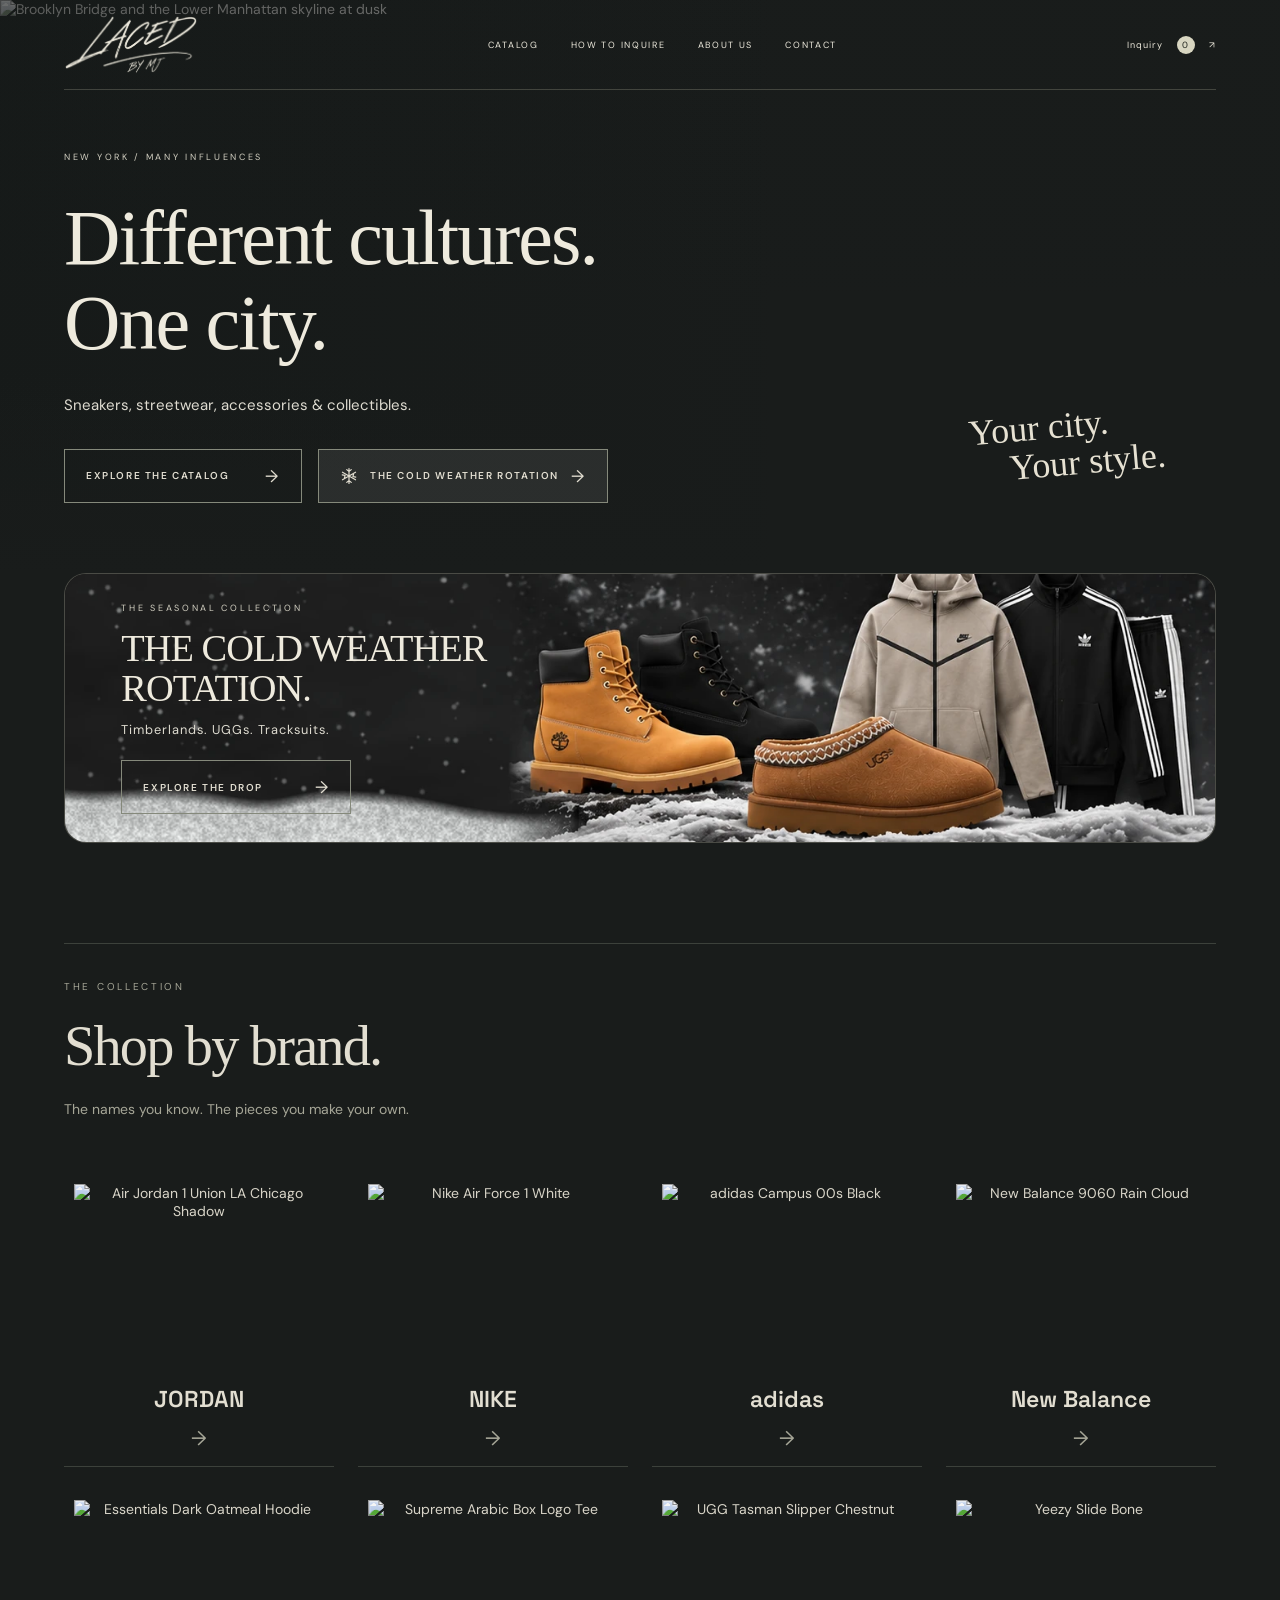
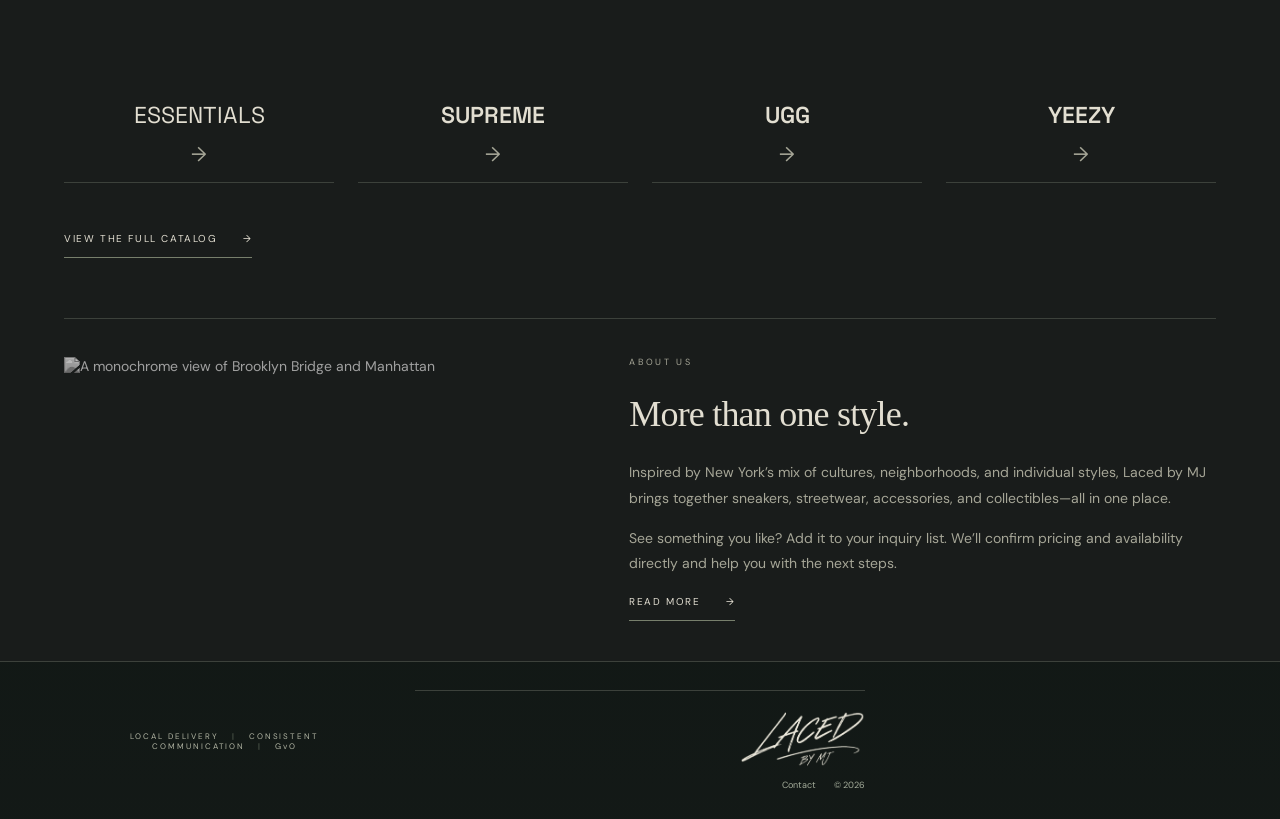
==== index.html @ acfa7a7e "Winter banner: snowy scene across full banner, keep text clear of products Co-Authored-By: Claude So" ====
<!doctype html>
<html lang="en">
<head>
<meta charset="utf-8">
<meta name="viewport" content="width=device-width,initial-scale=1">
<title>Laced by MJ — The Collection</title>
<meta name="description" content="Inspired by New York. Explore the Laced by MJ catalog of sneakers, streetwear, accessories and collectibles. Inquire directly for pricing and availability.">
<link rel="icon" type="image/png" href="images/logo.png">
<link rel="stylesheet" href="style.css">
<link rel="stylesheet" href="gotham.css">
<link rel="stylesheet" href="pages.css">
</head>
<body data-page="home">
<main id="main">
  <section class="nyc-hero">
    <img class="skyline-photo" src="https://laced-by-mj.yummydream.chatgpt.site/images/nyc-skyline.jpg" alt="Brooklyn Bridge and the Lower Manhattan skyline at dusk">
    <div class="hero-shade"></div>
    <div class="nyc-hero-copy">
      <p class="eyebrow">NEW YORK / MANY INFLUENCES</p>
      <h1>Different cultures.<br>One city.</h1>
      <p class="nyc-hero-desc">Sneakers, streetwear, accessories &amp; collectibles.</p>
      <div class="hero-actions">
        <a class="button outline" href="catalog.html">Explore the catalog <span>→</span></a>
        <a class="button outline winter-btn" href="catalog.html?collection=winter"><svg viewBox="0 0 24 24" width="18" height="18" fill="none" stroke="currentColor" stroke-width="1.6" stroke-linecap="round" aria-hidden="true"><path d="M12 2v20M3.3 7l17.4 10M20.7 7 3.3 17M9 3.5l3 2.5 3-2.5M9 20.5l3-2.5 3 2.5M3 10.5l3.7.8-.8 3.7M21 13.5l-3.7-.8.8-3.7"/></svg>The cold weather rotation <span>→</span></a>
      </div>
    </div>
    <p class="hero-signature">Your city.<span>Your style.</span></p>
  </section>

  <section class="winter-banner" aria-labelledby="winter-heading">
    <div class="winter-copy">
      <p class="eyebrow">THE SEASONAL COLLECTION</p>
      <h2 id="winter-heading">The cold weather rotation.</h2>
      <p class="winter-sub">Timberlands. UGGs. Tracksuits.</p>
      <a class="button outline" href="catalog.html?collection=winter">Explore the drop <span>→</span></a>
    </div>
    <img class="winter-photo" width="1600" height="328" src="images/winter-banner.webp" alt="Timberland boots, a UGG Tasman slipper, a Nike Tech Fleece hoodie and an adidas tracksuit on snow" loading="lazy">
  </section>

  <section class="shop-brands" id="shop-by-brand">
    <p class="eyebrow">THE COLLECTION</p>
    <h2>Shop by brand.</h2>
    <p class="shop-intro">The names you know. The pieces you make your own.</p>
    <div class="brand-grid">
      <a class="brand-card" data-brand="Jordan" href="catalog.html?brand=Jordan"><span class="brand-photo"><img src="https://laced-by-mj.yummydream.chatgpt.site/images/brand-cutouts/HV8563-600.png" alt="Air Jordan 1 Union LA Chicago Shadow"></span><span class="brand-name">JORDAN</span><span class="brand-arrow">→</span></a>
      <a class="brand-card" data-brand="Nike" href="catalog.html?brand=Nike"><span class="brand-photo"><img src="https://laced-by-mj.yummydream.chatgpt.site/images/brand-cutouts/CW2288-111.png" alt="Nike Air Force 1 White"></span><span class="brand-name">NIKE</span><span class="brand-arrow">→</span></a>
      <a class="brand-card" data-brand="adidas" href="catalog.html?brand=adidas"><span class="brand-photo"><img src="https://laced-by-mj.yummydream.chatgpt.site/images/brand-cutouts/HQ8708.png" alt="adidas Campus 00s Black"></span><span class="brand-name">adidas</span><span class="brand-arrow">→</span></a>
      <a class="brand-card" data-brand="New Balance" href="catalog.html?brand=New%20Balance"><span class="brand-photo"><img src="https://laced-by-mj.yummydream.chatgpt.site/images/brand-cutouts/U9060GRY.png" alt="New Balance 9060 Rain Cloud"></span><span class="brand-name">New Balance</span><span class="brand-arrow">→</span></a>
      <a class="brand-card" data-brand="Fear of God Essentials" href="catalog.html?brand=Fear%20of%20God%20Essentials"><span class="brand-photo"><img src="https://laced-by-mj.yummydream.chatgpt.site/images/brand-cutouts/192BT212113F.png" alt="Essentials Dark Oatmeal Hoodie"></span><span class="brand-name">ESSENTIALS</span><span class="brand-arrow">→</span></a>
      <a class="brand-card" data-brand="Supreme" href="catalog.html?brand=Supreme"><span class="brand-photo"><img src="https://laced-by-mj.yummydream.chatgpt.site/images/brand-cutouts/SS26T67-Black.png" alt="Supreme Arabic Box Logo Tee"></span><span class="brand-name">SUPREME</span><span class="brand-arrow">→</span></a>
      <a class="brand-card" data-brand="UGG" href="catalog.html?brand=UGG"><span class="brand-photo"><img src="https://laced-by-mj.yummydream.chatgpt.site/images/brand-cutouts/5950-CHE.png" alt="UGG Tasman Slipper Chestnut"></span><span class="brand-name">UGG</span><span class="brand-arrow">→</span></a>
      <a class="brand-card" data-brand="Yeezy" href="catalog.html?brand=Yeezy"><span class="brand-photo"><img src="https://laced-by-mj.yummydream.chatgpt.site/images/brand-cutouts/FZ5897.png" alt="Yeezy Slide Bone"></span><span class="brand-name">YEEZY</span><span class="brand-arrow">→</span></a>
    </div>
    <a class="text-link" href="catalog.html">View the full catalog <span>→</span></a>
  </section>

  <section class="about">
    <img class="about-photo" src="https://laced-by-mj.yummydream.chatgpt.site/images/nyc-skyline.jpg" alt="A monochrome view of Brooklyn Bridge and Manhattan">
    <div class="about-story">
      <p class="eyebrow">ABOUT US</p>
      <h2>More than one style.</h2>
      <p>Inspired by New York’s mix of cultures, neighborhoods, and individual styles, Laced by MJ brings together sneakers, streetwear, accessories, and collectibles—all in one place.</p>
      <p>See something you like? Add it to your inquiry list. We’ll confirm pricing and availability directly and help you with the next steps.</p>
      <a class="text-link" href="about.html">Read more <span>→</span></a>
    </div>
  </section>
</main>
<script src="site.js"></script>
</body>
</html>
---- style.css ----
@import url('https://fonts.googleapis.com/css2?family=DM+Sans:wght@400;500;600;700&family=Space+Grotesk:wght@400;500;600;700&display=swap');
:root{--ink:#20221f;--muted:#71756e;--paper:#f8f8f4;--line:#e1e3da;--lime:#d8f36a;--white:#fff}*{box-sizing:border-box}html{scroll-behavior:smooth;scroll-padding-top:100px}body{margin:0;background:var(--paper);color:var(--ink);font-family:'DM Sans',Arial,sans-serif;font-size:14px}h1,h2,h3,p{margin:0}button,input,select,textarea{font:inherit}button,a,input,select,textarea{-webkit-tap-highlight-color:transparent}button,a{touch-action:manipulation}button{cursor:pointer}a{color:inherit;text-decoration:none}button{color:inherit}button:disabled{cursor:default;opacity:.55}button:focus-visible,a:focus-visible,input:focus-visible,select:focus-visible,textarea:focus-visible{outline:3px solid #597713;outline-offset:4px}button{background:none;border:none}img{max-width:100%;display:block}button:hover,a:hover{transition:background .18s,color .18s}.announcement{background:var(--ink);color:#fff;text-align:center;padding:11px 20px;font-size:10px;letter-spacing:1.8px}.announcement span{color:var(--lime);margin-left:26px;letter-spacing:.5px}header{height:95px;display:flex;align-items:center;justify-content:space-between;gap:24px;margin:0 5%;border-bottom:1px solid var(--line)}.logo{font-size:30px;font-weight:900;letter-spacing:-1.8px;font-style:italic;white-space:nowrap}.logo span{font-size:12px;vertical-align:top;letter-spacing:0;margin:4px 0 0 3px;display:inline-block}nav{display:flex;gap:34px;font-size:13px}nav a:hover{text-decoration:underline;text-underline-offset:5px}.bag{border:1px solid var(--ink);border-radius:5px;display:flex;align-items:center;gap:14px;padding:12px 16px;font-size:12px;font-weight:600}.bag:hover{background:var(--lime)}#bag-count{font-size:10px;background:var(--ink);color:white;min-width:20px;height:20px;display:grid;place-items:center;border-radius:50%}.hero{display:grid;grid-template-columns:1fr 1fr;min-height:535px;margin:0 5%;padding:36px 0 38px;gap:36px}.hero-copy{padding:30px 0 0 8px;display:flex;flex-direction:column;align-items:flex-start}.eyebrow{font-size:10px;font-weight:600;letter-spacing:1.6px;line-height:1.6}.dot{height:6px;width:6px;display:inline-block;background:#6d8d26;border-radius:50%;margin:0 6px 1px 0}h1{font-family:'Space Grotesk',Arial,sans-serif;font-size:clamp(62px,7.3vw,110px);font-weight:600;letter-spacing:-6px;line-height:.99;margin:24px 0 23px}h1 em{font-family:Georgia,serif;font-weight:400;letter-spacing:-5px}.hero-desc{font-size:15px;line-height:1.7;color:#65695f}.button{display:flex;align-items:center;justify-content:space-between;gap:36px;border-radius:4px;padding:16px 22px;font-size:12px;font-weight:600;min-height:48px;transition:transform .18s}.button:hover{transform:translateY(-2px)}.button span{font-size:18px;font-weight:400}.dark{background:var(--ink);color:white}.dark:hover{background:#3f4731}.outline{border:1px solid var(--ink);background:transparent}.outline:hover{background:var(--lime)}.hero-copy>.button{margin-top:28px}.hero-foot{font-size:8px;letter-spacing:1px;margin-top:36px;color:var(--muted)}.hero-art{position:relative;overflow:hidden;background:#e8eadf;border-radius:8px;min-height:460px}.art-label{position:absolute;top:24px;left:24px;font-size:9px;letter-spacing:1.6px;z-index:1}.art-type{position:absolute;top:77px;left:24px;font-family:'Space Grotesk',Arial,sans-serif;font-size:clamp(58px,7.8vw,116px);font-weight:700;line-height:.9;letter-spacing:-6px;color:#cfd4c2;transform:rotate(-6deg)}#hero-shoe{position:absolute;width:94%;height:76%;object-fit:contain;inset:11% 3% auto;mix-blend-mode:multiply;transform:rotate(-16deg);filter:drop-shadow(0 25px 14px #0002)}.art-sticker{background:var(--lime);width:95px;height:95px;display:grid;place-content:center;position:absolute;right:25px;top:32px;border-radius:50%;font-size:11px;font-weight:700;text-align:center;line-height:1.3;transform:rotate(12deg)}.art-bottom{position:absolute;bottom:20px;left:24px;right:24px;display:flex;align-items:center;justify-content:space-between;gap:18px;font-size:11px}.art-bottom a{width:38px;height:38px;border:1px solid #999f8d;display:grid;place-items:center;border-radius:50%;font-size:20px}.brand-strip{margin:0 5%;border-top:1px solid var(--line);border-bottom:1px solid var(--line);display:flex;justify-content:space-around;align-items:center;padding:29px 0;gap:18px}.brand-strip button{font-family:'Space Grotesk',Arial,sans-serif;font-size:20px;letter-spacing:-1px;font-weight:700;color:#6d7167}.brand-strip button:hover{color:var(--ink)}.brand-strip button:nth-child(2),.brand-strip button:nth-child(3){font-style:italic;font-size:25px}.catalog{padding:72px 5% 60px}.section-head{display:flex;justify-content:space-between;align-items:flex-end;gap:20px;margin-bottom:28px}h2{font-family:'Space Grotesk',Arial,sans-serif;font-size:38px;line-height:1.12;letter-spacing:-1.8px;font-weight:500}.section-head h2{margin-top:10px}.period{color:#78982c}.section-head>p{font-size:12px;color:var(--muted);padding-bottom:5px}.search-row{display:flex;gap:24px;border-top:1px solid var(--line);border-bottom:1px solid var(--line);padding:18px 0;margin-bottom:24px}.search-wrap{display:flex;gap:12px;align-items:center;flex:1}.search-wrap input{width:100%;border:0;background:none;outline:none;padding:10px 4px;font-size:13px}.sort-label{display:flex;align-items:center;gap:10px;font-size:11px;color:var(--muted);white-space:nowrap}select{background:none;border:1px solid var(--line);padding:10px 12px;border-radius:4px;font-size:12px;color:var(--ink);max-width:100%}.sort-label select{border:0;font-weight:600}.catalog-layout{display:grid;grid-template-columns:180px 1fr;gap:34px}.filter-heading{display:flex;align-items:center;justify-content:space-between;margin:2px 0 28px}.filter-heading h3{font-size:14px}.filter-heading button{font-size:11px;color:var(--muted);text-decoration:underline;text-underline-offset:3px}fieldset{margin:0 0 25px;padding:0;border:0}legend{padding:0;margin:0 0 14px;font-size:12px;font-weight:700}.filter-options{display:grid;gap:10px}.filter-options label{display:flex;align-items:center;gap:8px;font-size:12px;color:#5d6258;cursor:pointer}.filter-options input{margin:0;width:14px;height:14px;accent-color:var(--ink)}.filter-options small{margin-left:auto;font-size:10px;color:#989c92}.size-label{font-size:12px;font-weight:700;display:block;margin:0 0 12px}#size-filter{width:100%}.filter-note{font-size:10px;color:var(--muted);line-height:1.7;margin-top:18px}.results-bar{display:flex;align-items:center;justify-content:space-between;gap:12px;min-height:24px;margin-bottom:16px;font-size:11px;color:var(--muted)}#active-filter{font-size:10px;color:var(--ink)}.grid{display:grid;grid-template-columns:repeat(3,minmax(0,1fr));gap:28px 20px}.card{min-width:0;display:flex;flex-direction:column}.product-image{position:relative;aspect-ratio:1.25;background:white;border-radius:6px;overflow:hidden;width:100%;padding:0;border:1px solid #eeefe9}.product-image img{width:100%;height:100%;object-fit:contain;padding:16px;transition:transform .3s}.product-image:hover img{transform:scale(1.07)}.image-tag{position:absolute;left:12px;top:12px;font-size:8px;background:var(--paper);border-radius:2px;padding:5px 7px;letter-spacing:.7px;z-index:1}.quick-arrow{position:absolute;bottom:12px;right:12px;background:var(--lime);width:28px;height:28px;border-radius:50%;display:grid;place-items:center;font-size:17px;opacity:0;transition:opacity .2s}.product-image:hover .quick-arrow{opacity:1}.card-meta{margin:14px 0 7px;display:flex;justify-content:space-between;gap:10px;font-size:9px;text-transform:uppercase;letter-spacing:.7px;color:var(--muted)}.card-title{font-size:13px;line-height:1.5;font-weight:600;text-align:left;padding:0;display:block}.card-title:hover{text-decoration:underline;text-underline-offset:3px}.card-sizes{font-size:10px;color:var(--muted);margin:7px 0 14px;line-height:1.6}.card-bottom{display:flex;align-items:center;justify-content:space-between;gap:10px;border-top:1px solid var(--line);padding-top:12px;margin-top:auto}.card-bottom span{font-size:10px;color:var(--muted)}.card-bottom button{font-size:11px;font-weight:600;padding:3px 0}.card-bottom button:hover{color:#678622}.no-photo{height:100%;display:flex;flex-direction:column;align-items:center;justify-content:center;color:#a5aa9a;gap:14px;background:#eff0e9}.no-photo b{font-family:'Space Grotesk',Arial,sans-serif;letter-spacing:-2px;font-size:32px;opacity:.45}.no-photo small{font-size:9px;letter-spacing:1px}.load-area{display:flex;flex-direction:column;align-items:center;margin-top:38px;gap:16px}.load-area p{font-size:10px;color:var(--muted)}#empty{padding:70px 20px;text-align:center}#empty p{margin:12px 0 24px;color:var(--muted)}#empty button{margin:auto}.how{background:var(--ink);color:white;padding:65px 5%;display:grid;grid-template-columns:1fr 1.3fr;gap:60px}.how .eyebrow{color:var(--lime);margin-bottom:16px}.how h2{font-size:34px;line-height:1.2}.steps{display:grid;grid-template-columns:repeat(3,1fr);gap:28px}.steps span{color:var(--lime);font-size:11px}.steps h3{font-size:14px;margin:22px 0 12px}.steps p{font-size:11px;line-height:1.8;color:#b8bdb1}footer{margin:0 5%;padding:38px 0 28px;display:flex;flex-wrap:wrap;align-items:center;justify-content:space-between;gap:24px}footer>p{color:var(--muted);font-size:12px}footer>div{width:100%;display:flex;justify-content:space-between;border-top:1px solid var(--line);padding-top:20px;font-size:10px;color:var(--muted)}dialog{padding:0;border:0;border-radius:10px;background:var(--paper);color:var(--ink);width:min(850px,94vw);max-height:90dvh;overflow:auto;box-shadow:0 25px 100px #0004}dialog::backdrop{background:#111a;backdrop-filter:blur(4px)}.close{position:absolute;right:14px;top:14px;width:34px;height:34px;display:grid;place-items:center;border-radius:50%;background:white;z-index:5;font-size:24px;box-shadow:0 0 0 1px var(--line)}.product-detail{display:grid;grid-template-columns:1fr 1fr}.detail-image{background:white;display:flex;align-items:center;justify-content:center;min-height:430px}.detail-image img{width:100%;height:100%;object-fit:contain;padding:25px}.detail-image .no-photo{width:100%}.detail-copy{padding:60px 30px 30px}.detail-copy h2{font-size:28px;margin:12px 0 16px;letter-spacing:-1px}.detail-code{font-size:11px;color:var(--muted);margin-bottom:26px}.detail-copy label{display:block;font-weight:600;font-size:12px;margin-bottom:12px}.size-buttons{display:flex;flex-wrap:wrap;gap:6px;margin-bottom:20px}.size-buttons button{border:1px solid var(--line);background:white;border-radius:3px;min-width:39px;min-height:36px;padding:7px;font-size:11px}.size-buttons button[aria-pressed=true]{background:var(--ink);color:white;border-color:var(--ink)}.detail-copy .button{width:100%}.detail-copy .fine{margin-top:14px}.fine{font-size:10px;line-height:1.7;color:var(--muted)}.inquiry-inner{padding:45px 36px 32px}.inquiry-inner h2{margin:9px 0 12px}.muted{color:var(--muted);font-size:12px}.inquiry-item{display:grid;grid-template-columns:65px 1fr 26px;gap:14px;align-items:center;border-bottom:1px solid var(--line);padding:18px 0}.inquiry-item img{width:65px;height:55px;object-fit:contain;background:white;border-radius:3px}.inquiry-item h3{font-size:12px;line-height:1.6}.inquiry-item p{font-size:10px;color:var(--muted);margin-top:5px}.remove-item{font-size:20px}.empty-inquiry{text-align:center;padding:45px 15px}.empty-inquiry p{margin-bottom:20px;color:var(--muted);font-size:12px}.empty-inquiry button{margin:auto}#inquiry-actions label{display:block;font-size:12px;margin:25px 0 10px}textarea{width:100%;padding:12px;border:1px solid var(--line);background:white;resize:vertical;border-radius:4px;font-size:12px}#inquiry-actions .button{width:100%;margin:12px 0}#inquiry-actions a.button{margin-top:20px}#inquiry-actions .fine{margin-top:15px}.recipient-note{font-size:11px;line-height:1.6;color:#777b70;margin-top:12px}.toast{position:fixed;bottom:24px;left:50%;transform:translate(-50%,20px);opacity:0;pointer-events:none;background:var(--ink);color:white;border-radius:5px;padding:14px 23px;font-size:12px;z-index:20;transition:.2s;max-width:90vw;text-align:center}.toast.show{opacity:1;transform:translate(-50%,0)}.skip{position:absolute;left:10px;top:-80px;background:var(--lime);padding:12px;z-index:100}.skip:focus{top:10px}.filter-toggle{display:none}[hidden]{display:none!important}
@media(min-width:1500px){header,.hero,.brand-strip,footer{max-width:1400px;margin-left:auto;margin-right:auto}.catalog{max-width:1555px;margin:auto}}
@media(max-width:1050px){header{height:80px}.hero{gap:20px;min-height:460px}.hero-art{min-height:420px}.hero-copy{padding-top:20px}h1{letter-spacing:-4px}.catalog-layout{grid-template-columns:150px 1fr;gap:24px}.grid{gap:24px 14px}.card-meta{font-size:8px;flex-wrap:wrap;gap:5px}.how{grid-template-columns:1fr;gap:35px}.how h2{font-size:36px}.steps{gap:35px}.hero-foot{font-size:7px}.brand-strip button{font-size:17px}}
@media(max-width:760px){.announcement{font-size:8px;padding:10px 8px;letter-spacing:1px}.announcement span{margin-left:14px;font-size:9px}header{margin:0 5%;height:76px;gap:10px}.logo{font-size:26px}nav{display:none}.bag{font-size:10px;padding:10px;gap:9px}.hero{grid-template-columns:1fr;gap:28px;margin:0 5%;padding:30px 0}.hero-copy{padding:5px 0}.hero-copy .eyebrow{font-size:8px}h1{font-size:77px;letter-spacing:-5px;margin:18px 0}.hero-desc{font-size:13px}.hero-copy>.button{margin-top:20px}.hero-foot{margin-top:22px;font-size:7px}.hero-art{min-height:330px}.art-type{font-size:94px;top:65px;left:25px}.art-sticker{height:76px;width:76px;font-size:9px;right:20px;top:25px}#hero-shoe{height:85%;inset:6% 3% auto;width:94%}.art-bottom{font-size:10px}.brand-strip{display:grid;grid-template-columns:repeat(3,1fr);text-align:center;gap:24px;padding:25px 0}.brand-strip button{font-size:17px}.brand-strip button:nth-child(2),.brand-strip button:nth-child(3){font-size:21px}.catalog{padding-top:42px}.section-head{display:block;margin-bottom:20px}.section-head h2{font-size:31px}.section-head>p{font-size:11px;margin-top:12px}.search-row{gap:10px;flex-wrap:wrap;padding:10px 0;margin-bottom:18px}.search-wrap{flex-basis:100%;border-bottom:1px solid var(--line);padding-bottom:5px}.search-wrap input{font-size:12px;min-height:38px}.filter-toggle{display:flex;justify-content:space-between;gap:35px;padding:10px 0;font-size:12px}.sort-label{margin-left:auto;font-size:10px}.sort-label select{padding:10px 3px;font-size:11px}.catalog-layout{display:block}#filters{display:none;margin-bottom:22px;padding:20px;border:1px solid var(--line);border-radius:5px}#filters.open{display:grid;grid-template-columns:1fr 1fr;gap:20px}.filter-heading{grid-column:1/-1;margin:0}fieldset{margin:0}.size-label{margin:0}.filter-note{grid-column:1/-1;margin:0}.filter-options{gap:12px}.filter-options input{width:17px;height:17px}.results-bar{font-size:10px}.grid{grid-template-columns:repeat(2,minmax(0,1fr));gap:24px 12px}.product-image{aspect-ratio:1.1}.product-image img{padding:10px}.image-tag{font-size:6px;top:8px;left:8px;padding:4px}.card-title{font-size:11px}.card-meta{font-size:7px;margin-top:10px}.card-sizes{font-size:9px;margin:6px 0 11px}.card-bottom span{font-size:8px}.card-bottom button{font-size:10px;min-height:30px}.card-bottom{gap:4px;padding-top:7px}.quick-arrow{display:none}.no-photo b{font-size:24px}.no-photo small{font-size:7px}.how{padding:40px 5%}.how h2{font-size:30px}.steps{grid-template-columns:1fr;gap:25px}.steps>div{display:grid;grid-template-columns:30px 1fr;column-gap:10px}.steps h3{margin:0 0 8px}.steps span{padding-top:2px}.steps p{grid-column:2;font-size:12px}.product-detail{grid-template-columns:1fr}.detail-image{min-height:230px;height:230px}.detail-copy{padding:25px 23px}.detail-copy h2{font-size:25px}.size-buttons button{min-width:43px;min-height:40px}.inquiry-inner{padding:48px 22px 24px}.inquiry-inner h2{font-size:29px}.close{position:absolute;float:none;top:12px;margin:0}.inquiry-item{grid-template-columns:55px 1fr 26px;gap:10px}.inquiry-item img{width:55px}.inquiry-item h3{font-size:11px}footer>.logo{font-size:26px}footer>p{font-size:11px}footer>div{font-size:9px;gap:15px}dialog{max-height:92dvh}.button{min-height:46px}.card{animation:none}}
@media(prefers-reduced-motion:reduce){*{scroll-behavior:auto!important;transition:none!important;animation:none!important}}

.business-logo{max-width:220px;max-height:48px;object-fit:contain}body:has(dialog[open]){overflow:hidden}

.requested-size{width:100%;padding:13px;border:1px solid var(--line);border-radius:4px;background:white;margin-bottom:15px;font-size:13px}

@media(max-width:420px){header .logo{font-size:21px;letter-spacing:-1px}header .bag{font-size:9px;padding:8px;gap:6px}}

.contact{display:grid;grid-template-columns:1fr 1fr;gap:60px;padding:70px 7%;border-top:1px solid var(--line);align-items:center}.contact h2{font-family:'Space Grotesk',sans-serif;font-size:44px;letter-spacing:-2px;margin:14px 0 18px}.contact-copy>p:not(.eyebrow){max-width:460px;line-height:1.8;color:var(--muted)}.contact-catalog{display:inline-flex;gap:18px;margin-top:24px;font-weight:600;border-bottom:1px solid var(--ink);padding-bottom:5px}.contact-card{padding:32px;background:var(--white);border:1px solid var(--line);border-radius:8px;min-width:0}.contact-address{display:block;font-size:clamp(18px,2.2vw,28px);font-weight:600;letter-spacing:-.7px;margin:16px 0 12px;overflow-wrap:anywhere}.contact-card>p:not(.eyebrow){color:var(--muted);line-height:1.7}.contact-card .button{margin-top:24px}.contact a:focus-visible,nav a:focus-visible{outline:2px solid var(--ink);outline-offset:5px}
@media(max-width:760px){header{display:grid;grid-template-columns:minmax(0,1fr) auto;height:auto;min-height:76px;padding:16px 0;row-gap:18px}header>.logo{grid-column:1;grid-row:1}header>.bag{grid-column:2;grid-row:1}header nav{display:flex;grid-column:1/-1;grid-row:2;justify-content:center;gap:24px;font-size:11px;padding:4px 0}.contact{grid-template-columns:1fr;gap:26px;padding:40px 5%}.contact h2{font-size:32px;letter-spacing:-1.3px}.contact-card{padding:24px}.contact-address{font-size:20px}.contact-copy>p:not(.eyebrow){font-size:13px}}

.about{display:grid;grid-template-columns:1fr 1.25fr;gap:60px;padding:70px 7%;border-top:1px solid var(--line);background:var(--paper)}.about h2{font-family:'Space Grotesk',sans-serif;font-size:44px;letter-spacing:-2px;margin:14px 0 24px}.about-signature{font-family:'Space Grotesk',sans-serif;font-size:17px;font-weight:500;color:var(--muted)}.about-story{max-width:600px}.about-story p{line-height:1.85;color:var(--muted);margin-bottom:18px}.about-story .about-lead{font-family:'Space Grotesk',sans-serif;font-size:25px;font-weight:600;line-height:1.4;letter-spacing:-.6px;color:var(--ink)}.about-link{display:inline-flex;gap:24px;margin-top:6px;font-weight:600;border-bottom:1px solid var(--ink);padding-bottom:5px}.about a:focus-visible{outline:2px solid var(--ink);outline-offset:5px}@media(max-width:760px){header nav{gap:18px;font-size:10px}.about{grid-template-columns:1fr;gap:24px;padding:40px 5%}.about h2{font-size:32px;letter-spacing:-1.3px;margin-bottom:16px}.about-story .about-lead{font-size:22px}.about-story p{font-size:13px}}
---- gotham.css ----
@font-face{font-family:Caveat;src:url('https://laced-by-mj.yummydream.chatgpt.site/fonts/caveat.ttf') format('truetype');font-style:normal;font-weight:400 700;font-display:swap}
:root{--paper:#191c1b;--ink:#e2ded1;--muted:#a6a697;--line:#3c413b;--white:#242825;--lime:#c4c5ac;color-scheme:dark}
html{scroll-padding-top:30px}body{background:var(--paper);color:var(--ink);font-size:14px}a,button,input,select,textarea{outline-offset:5px}a:focus-visible,button:focus-visible,input:focus-visible,select:focus-visible,textarea:focus-visible{outline:2px solid #ddd8c2}h1,h2{font-family:Georgia,'Times New Roman',serif;font-weight:400;letter-spacing:-1.8px}.eyebrow{font-size:10px;letter-spacing:2.7px;font-weight:400;color:var(--muted)}.button{border-radius:0;min-height:48px;font-size:10px;letter-spacing:1.6px;text-transform:uppercase;padding:15px 21px}.button span{font-size:17px}.outline,.dark{border:1px solid #85897b;background:transparent;color:var(--ink)}.outline:hover,.dark:hover{background:#363d32;color:#f3f0e5}.button:disabled{opacity:.4}.text-link{font-size:10px;text-transform:uppercase;letter-spacing:1.6px;display:inline-flex;gap:25px;border-bottom:1px solid #777f6c;padding-bottom:12px}.text-link:hover{color:#fff}.skip{background:var(--ink);color:var(--paper)}
header{position:absolute;z-index:3;left:5%;top:0;width:90%;height:90px;max-width:none;margin:0;border-bottom:1px solid #b8b8a442;gap:25px;color:#eeeadd}header>.logo{font-family:Georgia,serif;font-style:normal;font-size:26px;font-weight:400;letter-spacing:.2px}.logo .business-logo{max-height:42px;width:auto}nav{font-size:9px;text-transform:uppercase;letter-spacing:1.7px;gap:32px}nav a{padding:12px 0}.bag{font-size:9px;border:0;border-radius:0;padding:10px 0;letter-spacing:1px;font-weight:400}.bag:hover{background:transparent;color:#fff}#bag-count{background:#d8d6c1;color:#22261f;font-size:9px;min-width:18px;height:18px}
.nyc-hero{position:relative;isolation:isolate;min-height:690px;display:flex;align-items:center;margin:0;overflow:hidden;padding:150px 5% 115px;background:#191c1b}.skyline-photo{position:absolute;z-index:-3;inset:0;width:100%;height:100%;object-fit:cover;object-position:center 57%;filter:saturate(.2) brightness(.54)}.hero-shade{position:absolute;inset:0;z-index:-2;background:linear-gradient(180deg,#1219180a 35%,#191c1b00 65%,#191c1b 100%),linear-gradient(90deg,#0e14133d,transparent 65%)}.nyc-hero-copy{max-width:850px}.nyc-hero-copy .eyebrow{color:#d3d0c2;font-size:9px}.nyc-hero h1{font-size:clamp(54px,6.1vw,90px);line-height:1.08;margin:32px 0 28px;letter-spacing:-2px;color:#eeeadd}.nyc-hero-desc{font-size:15px;line-height:1.7;color:#dedbd0}.nyc-hero-copy .button{display:inline-flex;min-width:255px;margin-top:30px}.hero-signature{position:absolute;right:9%;bottom:175px;font-family:Caveat,cursive;font-size:36px;line-height:1.05;color:#e6e1d2;transform:rotate(-5deg)}.hero-signature span{display:block;margin-left:38px}
.shop-brands{max-width:1380px;padding:40px 0 60px;margin:0 5%}.shop-brands:before{content:'';display:block;border-top:1px solid var(--line);margin-bottom:35px}.shop-brands h2{font-size:clamp(38px,4.4vw,62px);margin:20px 0 20px}.shop-intro{color:var(--muted);line-height:1.7;font-size:14px}.brand-grid{display:grid;grid-template-columns:repeat(4,minmax(0,1fr));gap:15px 24px;margin:45px 0 45px}.brand-card{display:flex;flex-direction:column;align-items:center;width:100%;min-width:0;text-align:center;border-bottom:1px solid var(--line);padding:8px 0 18px;color:var(--ink)}.brand-photo{display:flex;align-items:center;justify-content:center;width:100%;height:200px;padding:10px}.brand-photo img{width:100%;height:100%;object-fit:contain;transition:transform .25s ease;filter:brightness(.96)}.brand-card:hover .brand-photo img{transform:translateY(-5px) scale(1.025)}.brand-name{font-family:'Space Grotesk',Arial,sans-serif;font-size:clamp(16px,1.8vw,24px);font-weight:600;line-height:1.2;margin:12px 0 14px}.brand-card[data-brand='Fear of God Essentials'] .brand-name{font-weight:400}.brand-arrow{color:var(--muted);font-size:20px;line-height:1}.brand-card:hover .brand-name{color:#fff}
.catalog{padding:50px 0 60px;margin:0 5%;border-top:1px solid var(--line);max-width:none}.section-head h2{font-family:Georgia,serif;font-size:42px;font-weight:400;letter-spacing:-1px}.section-head>p{color:var(--muted)}.search-wrap input,.sort-label select,#size-filter{background:transparent;color:var(--ink)}input::placeholder,textarea::placeholder{color:#989e91}.search-row{border-color:var(--line)}.sort-label select option,#size-filter option{background:#242825}.filter-options label{color:#c0c2b7}.filter-options input{accent-color:#b6bba5}.filter-options small,.card-meta,.card-sizes,.card-bottom>span,.filter-note,.results-bar,.load-area p{color:var(--muted)}.product-image{background:#eae7df;border-radius:2px}.product-image img{mix-blend-mode:multiply}.image-tag{background:#e2dfd4;color:#333930}.quick-arrow{background:#191c1b;color:#e2ded1}.card-title{color:var(--ink)}.card-bottom{border-color:var(--line)}.card-bottom button{color:#dddcc8}.no-photo{background:#272e28;color:#a9ae9b}.filter-heading button{color:var(--ink)}.filter-toggle{color:var(--ink)}#empty{color:var(--ink)}.load-area .button{margin-left:auto;margin-right:auto}
.how{margin:0 5%;padding:45px 0 55px;border-top:1px solid var(--line);background:transparent;grid-template-columns:1fr 1.5fr;gap:50px}.how h2{font-family:Georgia,serif;font-size:36px;line-height:1.15;font-weight:400;letter-spacing:-1px}.steps p{color:var(--muted)}.steps h3{font-size:13px}.steps span{color:#bbbfa5}
.about{max-width:none;margin:0 5%;padding:35px 0 40px;display:grid;grid-template-columns:1fr 1.15fr;gap:55px;border-top:1px solid var(--line);background:transparent;align-items:center}.about-photo{width:100%;height:260px;object-fit:cover;filter:grayscale(1) brightness(.72)}.about-story{max-width:650px}.about-story .eyebrow{margin-bottom:24px;font-size:9px}.about h2{font-family:Georgia,serif;font-size:36px;line-height:1.15;letter-spacing:-.8px;font-weight:400;margin:0 0 24px}.about-story p{font-size:14px;line-height:1.85;color:var(--muted);margin:0 0 14px}.about-story p:last-child{margin-bottom:0}
.city-footer{position:relative;isolation:isolate;max-width:none;min-height:145px;margin:0;padding:28px 5%;display:grid;grid-template-columns:1fr 1.4fr 1fr;align-items:center;gap:30px;background:linear-gradient(#111815df,#111815b8),url('https://laced-by-mj.yummydream.chatgpt.site/images/nyc-skyline.jpg') center 67%/cover;border-top:1px solid var(--line)}.city-footer .footer-location{font-size:8px;letter-spacing:1.9px;text-align:center;color:#b2b5a4;margin:0}.footer-location>span{margin:0 13px;color:#626b5c}.footer-end{display:flex;flex-direction:column;align-items:flex-end;gap:12px}.city-footer .logo{font-family:Georgia,serif;font-size:17px;font-style:normal;font-weight:400;letter-spacing:0}.footer-links{display:flex;gap:18px;color:#a5ad9b;font-size:9px}.footer-links a:hover{color:#fff}
dialog{background:#202521;color:var(--ink);border:1px solid #58604f;box-shadow:0 25px 100px #000a}dialog::backdrop{background:#080e0dcc;backdrop-filter:blur(7px)}.close{background:#30372f;color:var(--ink);box-shadow:0 0 0 1px #5f6856}.detail-image{background:#eae7df}.detail-image img{mix-blend-mode:multiply}.detail-copy h2{font-family:Georgia,serif;font-weight:400}.detail-code,.fine,.muted,.recipient-note{color:#b2b6a7}.size-buttons button{background:#252d25;border-color:#56604d;color:var(--ink)}.size-buttons button[aria-pressed=true]{background:#c6cab1;color:#1b211a}.requested-size,textarea{background:#192019;color:var(--ink);border-color:#56604d}.inquiry-inner h2{font-family:Georgia,serif;font-size:34px}.inquiry-item img{background:#eae7df}.inquiry-item h3{color:var(--ink)}.inquiry-item p{color:var(--muted)}.toast{background:#d6d8c6;color:#1a2119}.business-logo{object-fit:contain}
@media(min-width:1500px){.shop-brands,.catalog,.about,.how{margin-left:auto;margin-right:auto;width:90%;max-width:1380px}.nyc-hero{padding-left:max(5%,calc((100vw - 1380px)/2))}.brand-photo{height:230px}}
@media(max-width:1050px){header{gap:18px;height:85px}nav{gap:20px;font-size:8px;letter-spacing:1px}header>.logo{font-size:23px}.hero-signature{right:6%;bottom:160px;font-size:31px}.nyc-hero{min-height:620px}.nyc-hero h1{font-size:64px}.brand-photo{height:160px}.about{gap:35px}.about h2{font-size:30px}.about-story p{font-size:13px}.footer-location>span{margin:0 5px}}
@media(max-width:760px){html{scroll-padding-top:20px}header{left:5%;width:90%;min-height:100px;height:auto;padding:20px 0 15px;display:grid;grid-template-columns:1fr auto;gap:14px}header>.logo{grid-row:1;grid-column:1;font-size:23px}header>.bag{grid-row:1;grid-column:2;font-size:9px;padding:5px 0;gap:7px}header nav{display:flex;grid-row:2;grid-column:1/-1;justify-content:space-between;gap:12px;font-size:8px;letter-spacing:1px;padding:0}header nav a{padding:5px 0}.nyc-hero{min-height:620px;padding:185px 5% 110px;align-items:flex-start}.skyline-photo{object-position:58% center;filter:saturate(.15) brightness(.45)}.nyc-hero h1{font-size:clamp(43px,9vw,65px);letter-spacing:-1.6px;line-height:1.1;margin:26px 0 22px}.nyc-hero-copy .eyebrow{font-size:8px;letter-spacing:2px}.nyc-hero-desc{font-size:12px;max-width:260px}.nyc-hero-copy .button{min-width:235px;margin-top:25px;font-size:9px}.hero-signature{right:6%;bottom:62px;font-size:26px}.hero-signature span{margin-left:20px}.shop-brands{padding:15px 0 40px}.shop-brands:before{margin-bottom:26px}.shop-brands h2{font-size:39px;margin:17px 0}.shop-intro{font-size:12px;max-width:300px}.eyebrow{font-size:9px;letter-spacing:2px}.brand-grid{grid-template-columns:repeat(2,minmax(0,1fr));gap:15px 20px;margin:30px 0}.brand-photo{height:145px;padding:8px 0}.brand-name{font-size:17px;margin:10px 0 12px}.brand-arrow{font-size:17px}.brand-card{padding:0 0 16px}.text-link{font-size:9px;letter-spacing:1.3px}.catalog{padding:35px 0 45px}.section-head h2{font-size:32px}.search-row{padding-top:8px}.sort-label select{color:var(--ink)}#filters.open{background:#222920;border-color:var(--line)}.product-image{aspect-ratio:1.08}.product-image img{padding:12px}.how{margin:0 5%;padding:35px 0;grid-template-columns:1fr;gap:30px}.how h2{font-size:30px}.steps{gap:24px}.about{margin:0 5%;padding:28px 0 35px;grid-template-columns:1fr;gap:28px}.about-photo{height:220px}.about h2{font-size:31px;margin-bottom:20px}.about-story .eyebrow{margin-bottom:18px}.about-story p{font-size:13px}.city-footer{min-height:145px;padding:25px 5%;grid-template-columns:1fr 1fr;gap:20px}.city-footer .footer-location{grid-column:1/-1;grid-row:2;font-size:7px;letter-spacing:1.5px}.footer-end{gap:9px}.city-footer .logo{font-size:15px}.footer-links{font-size:8px;gap:12px}.detail-copy h2{font-size:26px}.inquiry-inner h2{font-size:30px}.detail-image{height:260px}.detail-image img{padding:20px}}
@media(prefers-reduced-motion:reduce){html{scroll-behavior:auto}*,*:before,*:after{transition:none!important;animation:none!important}}

.contact-page{margin:0 5%;padding:55px 0 65px;border-top:1px solid var(--line)}.contact-page h2{font-size:clamp(34px,4vw,52px);margin:22px 0}.contact-intro{max-width:650px;color:var(--muted);line-height:1.85}.contact-options{display:grid;grid-template-columns:1fr 1fr;gap:60px;margin-top:35px}.contact-option{padding:28px 0;border-top:1px solid var(--line);min-width:0}.contact-email{display:block;font-size:clamp(18px,2.2vw,27px);overflow-wrap:anywhere;margin:20px 0;font-family:Georgia,serif}.contact-option h3{font-family:Georgia,serif;font-size:27px;font-weight:400;margin:20px 0}.contact-option>p:not(.eyebrow){font-size:13px;line-height:1.85;color:var(--muted);margin-bottom:25px}.coming-soon-label{font-size:9px;letter-spacing:2px;color:var(--muted)}@media(min-width:1500px){.contact-page{margin-left:auto;margin-right:auto;width:90%;max-width:1380px}}@media(max-width:760px){.contact-page{padding:35px 0 40px}.contact-options{grid-template-columns:1fr;gap:15px;margin-top:25px}.contact-intro{font-size:13px}.contact-email{font-size:22px}}
.logo .business-logo{height:60px;max-height:none;max-width:none;width:auto}.city-footer .logo .business-logo{height:56px}@media(max-width:760px){.logo .business-logo{height:50px}.city-footer .logo .business-logo{height:46px}}
/* home: cold weather rotation */
.nyc-hero{min-height:560px;padding-top:150px;padding-bottom:70px}
.hero-signature{bottom:90px}
.hero-actions{display:flex;flex-wrap:wrap;gap:16px;margin-top:30px}
.nyc-hero-copy .hero-actions .button{margin-top:0;min-width:0}
.winter-btn{display:inline-flex;align-items:center;gap:12px;background:#ffffff14}
.winter-btn svg{flex:none}
.winter-banner{position:relative;isolation:isolate;overflow:hidden;display:flex;align-items:center;min-height:340px;margin:0 5% 60px;border:1px solid #b8b8a455;border-radius:22px;background:#0d0f0e}
.winter-photo{position:absolute;z-index:-2;right:0;top:0;height:100%;width:auto;max-width:72%;object-fit:cover;object-position:left center}
.winter-banner:before{content:"";position:absolute;z-index:-1;inset:0;background:linear-gradient(90deg,#0d0f0e 0,#0d0f0e 34%,#0d0f0ecc 48%,#0d0f0e00 68%)}
.winter-copy{padding:44px 0 44px 66px;max-width:560px}
.winter-copy .eyebrow{color:#d3d0c2;font-size:9px}
.winter-copy h2{font-size:clamp(34px,4.3vw,56px);line-height:1.04;letter-spacing:-1px;text-transform:uppercase;margin:18px 0 16px;color:#eeeadd}
.winter-sub{font-size:15px;letter-spacing:1px;color:#dedbd0;margin-bottom:26px}
@media(max-width:760px){.nyc-hero{min-height:0;padding:150px 5% 50px}.hero-signature{display:none}.hero-actions{flex-direction:column;align-items:flex-start;gap:12px}.nyc-hero-copy .hero-actions .button{min-width:235px}.winter-banner{display:block;min-height:0;margin-bottom:40px;border-radius:16px}.winter-photo{position:relative;z-index:0;display:block;order:2;width:100%;max-width:none;height:auto;aspect-ratio:866/328;object-position:center}.winter-banner:before{display:none}.winter-copy{padding:32px 24px 8px;max-width:none}.winter-copy h2{font-size:34px}}
.nyc-hero{padding-left:5%}
.winter-banner{height:340px;min-height:0}
.winter-copy{max-width:640px;padding:0 0 0 66px}
.winter-copy h2{font-size:clamp(30px,3.6vw,50px);margin:14px 0 12px}
.winter-sub{margin-bottom:22px}
.winter-photo{max-width:none;width:auto}
@media(max-width:760px){.winter-banner{height:auto}.winter-copy{padding:32px 24px 8px}.winter-photo{height:auto;width:100%}}
.winter-copy .button{display:inline-flex;width:auto;min-width:230px}
.winter-banner:before{background:linear-gradient(90deg,#0d0f0e 0,#0d0f0e 41%,#0d0f0ee6 45%,#0d0f0e00 62%)}
/* banner: keep the product photo fully clear (no fade over the boots) */
.winter-banner:before{display:none}
.winter-photo{-webkit-mask-image:linear-gradient(90deg,transparent 0,#000 3%);mask-image:linear-gradient(90deg,transparent 0,#000 3%)}
@media(max-width:1100px){.winter-banner{display:block;height:auto;min-height:0}.winter-photo{position:relative;z-index:0;display:block;width:100%;height:auto;max-width:none;aspect-ratio:866/328;object-position:center;-webkit-mask-image:none;mask-image:none}.winter-copy{padding:32px 28px 12px;max-width:none}}
/* banner v3: snowy scene spans the whole banner; text is confined to the space left of the products */
.winter-banner{--h:clamp(270px,20vw,340px);height:var(--h);background:#141515}
.winter-photo{inset:0;width:100%;height:100%;max-width:none;object-fit:cover;object-position:right center;-webkit-mask-image:none;mask-image:none}
.winter-copy{max-width:calc(100% - 2.55*var(--h) - 30px);padding:0 0 0 clamp(28px,4.4vw,66px)}
.winter-copy h2{font-size:clamp(26px,3vw,48px)}
.winter-sub{font-size:clamp(12px,1vw,15px)}
@media(max-width:1200px){.winter-banner{height:auto;display:block;background:#141515 url(images/winter-sky.webp) left top/cover no-repeat}.winter-photo{position:relative;z-index:0;display:block;width:100%;height:auto;aspect-ratio:836/328;object-fit:cover;object-position:right center;-webkit-mask-image:linear-gradient(180deg,transparent 0,#000 22%);mask-image:linear-gradient(180deg,transparent 0,#000 22%)}.winter-copy{max-width:none;padding:32px 28px 20px}.winter-copy h2{font-size:clamp(28px,6vw,44px)}}
---- pages.css ----
/* Extra rules for the multi-page version */
main.inner{padding-top:110px;min-height:70vh}
main.inner>section:first-child{border-top:0}
.page-title{margin:0 5%;padding:40px 0 10px}
.page-title h1{font-size:clamp(44px,5.4vw,78px);line-height:1.08;margin:22px 0 18px;letter-spacing:-2px;color:#eeeadd}
.page-title p.lead{max-width:640px;color:var(--muted);line-height:1.8;font-size:15px}
.brand-card{cursor:pointer;text-decoration:none}
.steps-page{margin:0 5%;padding:35px 0 60px;border-top:1px solid var(--line)}
.steps-page .steps{grid-template-columns:repeat(3,1fr);gap:40px}
.steps-page .steps h3{font-family:Georgia,serif;font-size:26px;font-weight:400;margin:18px 0 12px}
.steps-page .steps p{font-size:14px;line-height:1.85}
.steps-page .steps span{font-size:11px;letter-spacing:2px}
.cta-row{margin:0 5%;padding:0 0 70px}
.cta-row .button{display:inline-flex;min-width:255px}
@media(max-width:760px){main.inner{padding-top:130px}.steps-page .steps{grid-template-columns:1fr;gap:28px}.page-title{padding-top:25px}}
@media(min-width:1500px){.page-title,.steps-page,.cta-row{margin-left:auto;margin-right:auto;width:90%;max-width:1380px}}
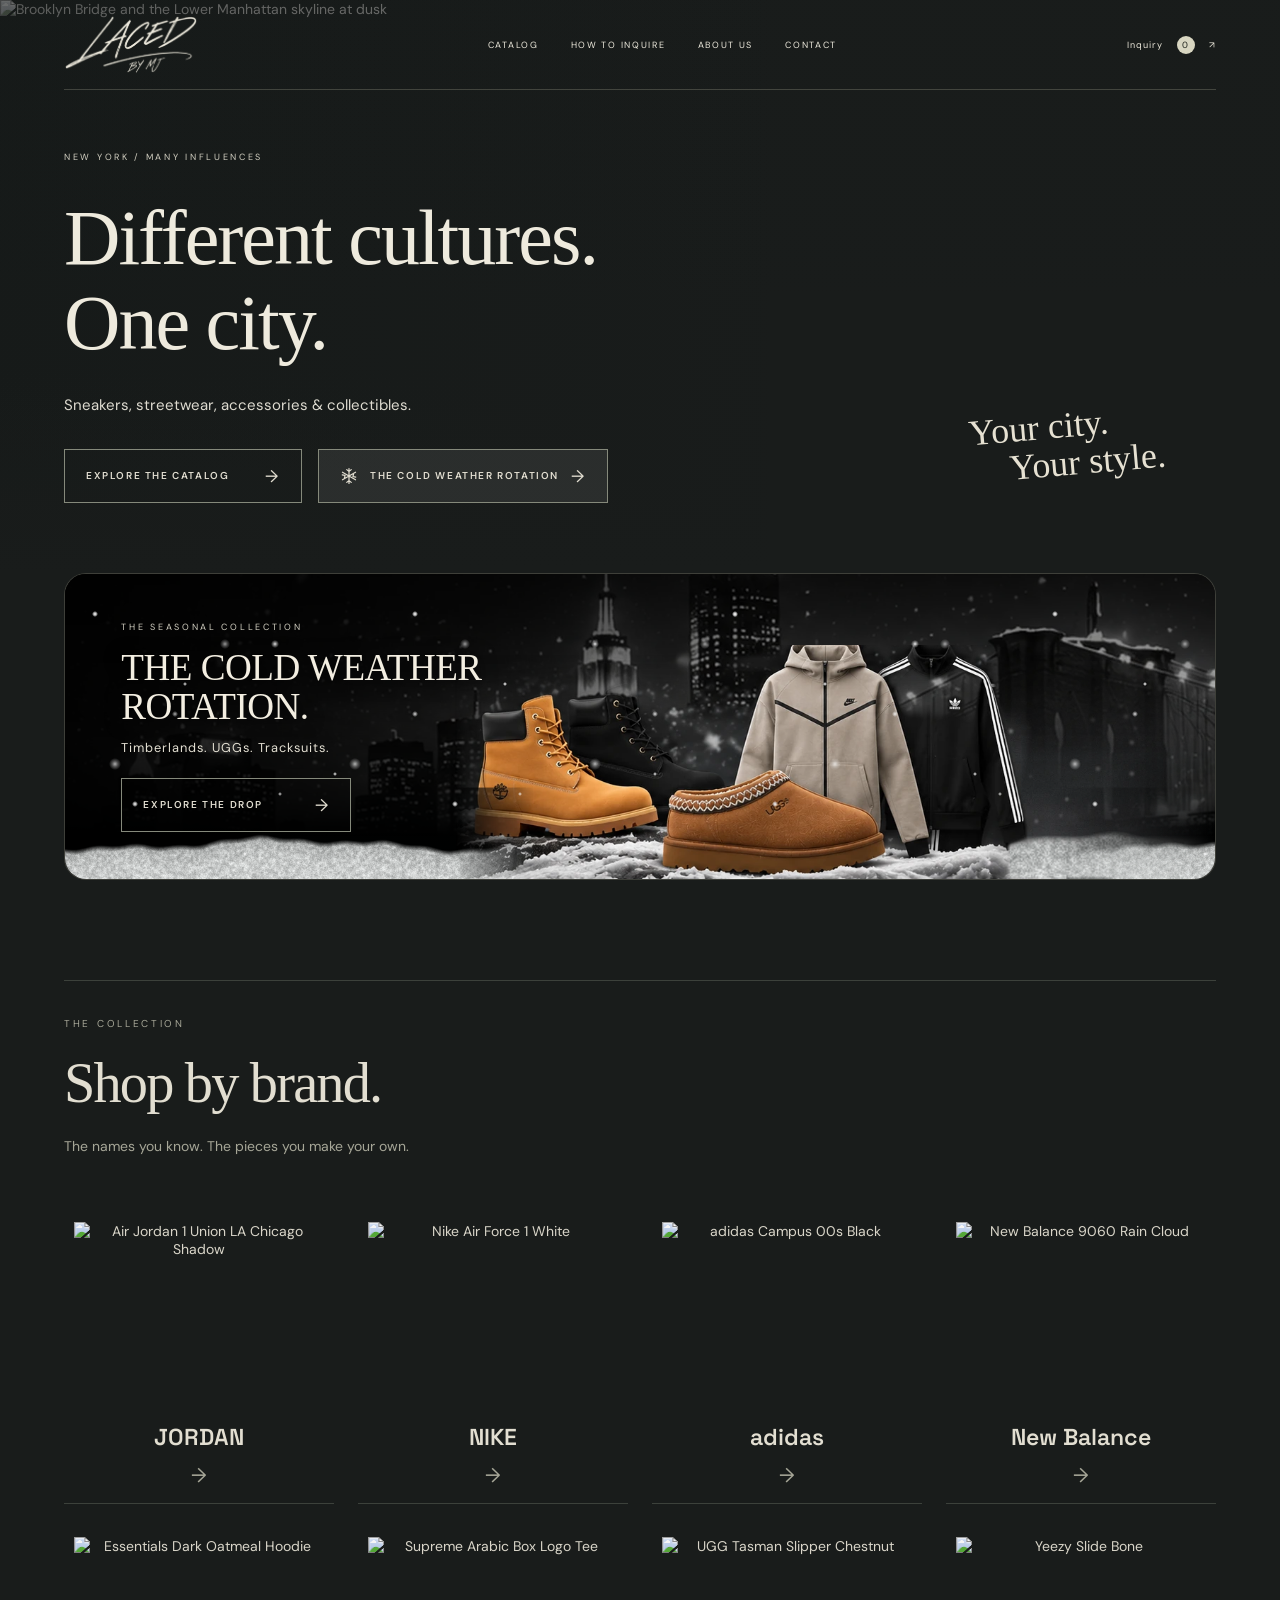
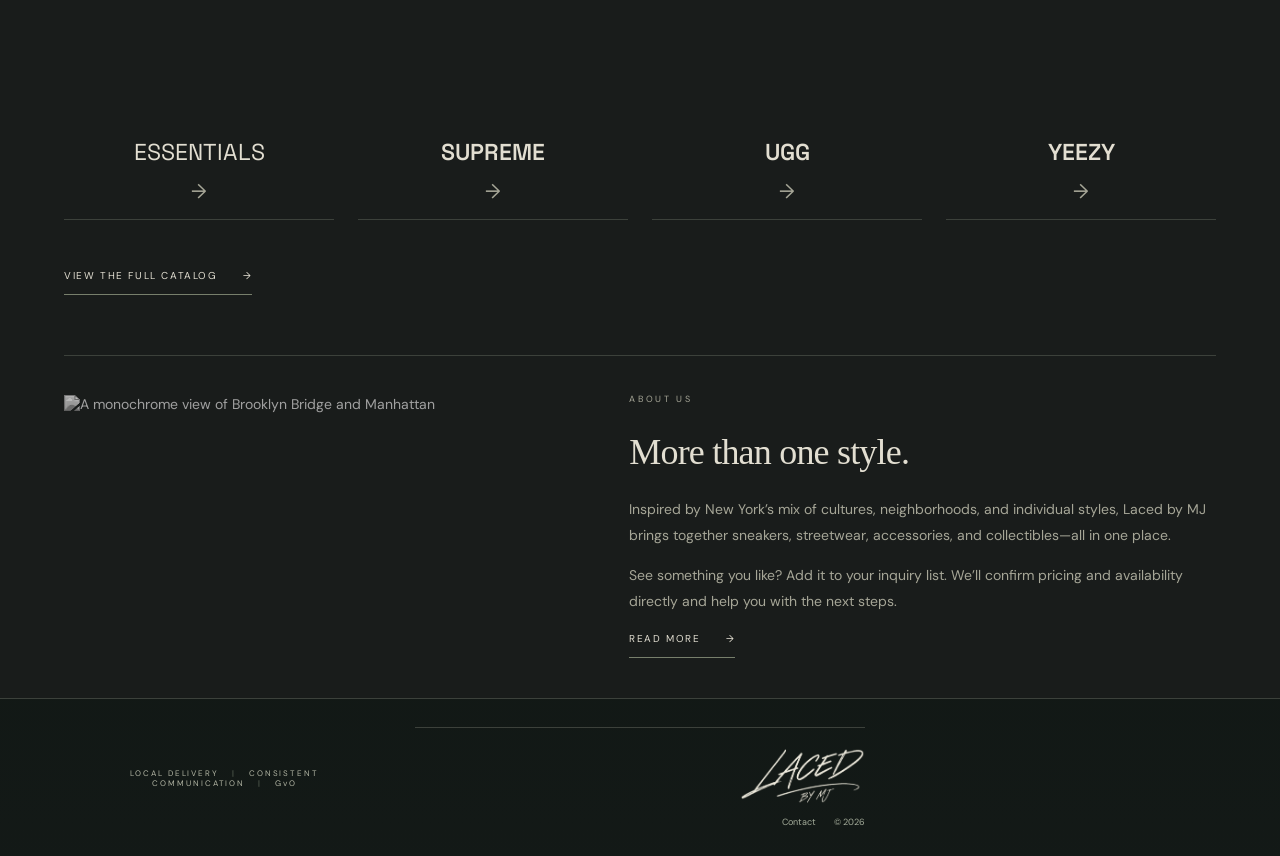
==== commit 023dc2d8: "Rebuild Cold Weather Rotation banner as one layered winter campaign NYC skyline + Brooklyn Bridge be" ====
--- a/index.html
+++ b/index.html
@@ -28,13 +28,17 @@
   </section>
 
   <section class="winter-banner" aria-labelledby="winter-heading">
+    <div class="wb-sky" aria-hidden="true"></div>
+    <div class="wb-shade" aria-hidden="true"></div>
+    <div class="wb-ground" aria-hidden="true"></div>
+    <img class="wb-products" src="images/winter-products.webp" width="1074" height="330" alt="Wheat Timberland boots, chestnut UGG Tasman slippers, a beige Nike Tech Fleece hoodie, a black adidas track jacket and a black Polo Ralph Lauren Double Knit hoodie on fresh snow" loading="lazy">
+    <div class="wb-snow" aria-hidden="true"></div>
     <div class="winter-copy">
       <p class="eyebrow">THE SEASONAL COLLECTION</p>
       <h2 id="winter-heading">The cold weather rotation.</h2>
       <p class="winter-sub">Timberlands. UGGs. Tracksuits.</p>
       <a class="button outline" href="catalog.html?collection=winter">Explore the drop <span>→</span></a>
     </div>
-    <img class="winter-photo" width="1600" height="328" src="images/winter-banner.webp" alt="Timberland boots, a UGG Tasman slipper, a Nike Tech Fleece hoodie and an adidas tracksuit on snow" loading="lazy">
   </section>
 
   <section class="shop-brands" id="shop-by-brand">
--- a/gotham.css
+++ b/gotham.css
@@ -23,31 +23,33 @@
 .nyc-hero-copy .hero-actions .button{margin-top:0;min-width:0}
 .winter-btn{display:inline-flex;align-items:center;gap:12px;background:#ffffff14}
 .winter-btn svg{flex:none}
-.winter-banner{position:relative;isolation:isolate;overflow:hidden;display:flex;align-items:center;min-height:340px;margin:0 5% 60px;border:1px solid #b8b8a455;border-radius:22px;background:#0d0f0e}
-.winter-photo{position:absolute;z-index:-2;right:0;top:0;height:100%;width:auto;max-width:72%;object-fit:cover;object-position:left center}
-.winter-banner:before{content:"";position:absolute;z-index:-1;inset:0;background:linear-gradient(90deg,#0d0f0e 0,#0d0f0e 34%,#0d0f0ecc 48%,#0d0f0e00 68%)}
-.winter-copy{padding:44px 0 44px 66px;max-width:560px}
-.winter-copy .eyebrow{color:#d3d0c2;font-size:9px}
-.winter-copy h2{font-size:clamp(34px,4.3vw,56px);line-height:1.04;letter-spacing:-1px;text-transform:uppercase;margin:18px 0 16px;color:#eeeadd}
-.winter-sub{font-size:15px;letter-spacing:1px;color:#dedbd0;margin-bottom:26px}
-@media(max-width:760px){.nyc-hero{min-height:0;padding:150px 5% 50px}.hero-signature{display:none}.hero-actions{flex-direction:column;align-items:flex-start;gap:12px}.nyc-hero-copy .hero-actions .button{min-width:235px}.winter-banner{display:block;min-height:0;margin-bottom:40px;border-radius:16px}.winter-photo{position:relative;z-index:0;display:block;order:2;width:100%;max-width:none;height:auto;aspect-ratio:866/328;object-position:center}.winter-banner:before{display:none}.winter-copy{padding:32px 24px 8px;max-width:none}.winter-copy h2{font-size:34px}}
+@media(max-width:760px){.nyc-hero{min-height:0;padding:150px 5% 50px}.hero-signature{display:none}.hero-actions{flex-direction:column;align-items:flex-start;gap:12px}.nyc-hero-copy .hero-actions .button{min-width:235px}}
 .nyc-hero{padding-left:5%}
-.winter-banner{height:340px;min-height:0}
-.winter-copy{max-width:640px;padding:0 0 0 66px}
-.winter-copy h2{font-size:clamp(30px,3.6vw,50px);margin:14px 0 12px}
-.winter-sub{margin-bottom:22px}
-.winter-photo{max-width:none;width:auto}
-@media(max-width:760px){.winter-banner{height:auto}.winter-copy{padding:32px 24px 8px}.winter-photo{height:auto;width:100%}}
+/* ---- Cold Weather Rotation: one continuous campaign banner ---- */
+.winter-banner{--wh:clamp(300px,24vw,400px);--ph:calc(var(--wh)*.76);position:relative;isolation:isolate;overflow:hidden;height:var(--wh);margin:0 5% 60px;border:1px solid #b8b8a455;border-radius:22px;background:#020303}
+.wb-sky{position:absolute;inset:0 0 14% 0;z-index:0;background:url(images/winter-skyline.webp) 72% 30%/cover no-repeat;-webkit-mask-image:linear-gradient(180deg,#000 52%,transparent 100%);mask-image:linear-gradient(180deg,#000 52%,transparent 100%)}
+.wb-shade{position:absolute;inset:0;z-index:1;background:linear-gradient(180deg,#000000a8 0,#00000073 22%,#00000026 50%,#00000000 70%),linear-gradient(90deg,#000000e6 0,#000000b0 24%,#00000059 44%,#00000000 62%),linear-gradient(0deg,#000 0,#00000000 20%)}
+.wb-ground{position:absolute;z-index:1;left:0;right:0;bottom:0;height:17%;background:url(images/winter-ground.webp) left bottom/auto 100% repeat-x}
+.wb-products{position:absolute;z-index:2;right:0;bottom:0;height:var(--ph);width:auto;max-width:none}
+.wb-snow{position:absolute;inset:0;z-index:3;overflow:hidden;pointer-events:none}
+.wb-snow:before,.wb-snow:after{content:"";position:absolute;left:0;right:0;top:-320px;bottom:0;background-repeat:repeat;mix-blend-mode:screen;will-change:transform}
+.wb-snow:before{background-size:320px 320px;background-image:radial-gradient(3px 3px at 30px 40px,#fff 0,#ffffffb3 45%,#fff0 100%),radial-gradient(2px 2px at 120px 110px,#fff 0,#ffffff99 50%,#fff0 100%),radial-gradient(4px 4px at 210px 70px,#ffffffe6 0,#ffffff66 50%,#fff0 100%),radial-gradient(2px 2px at 270px 200px,#fff 0,#ffffff80 50%,#fff0 100%),radial-gradient(3px 3px at 70px 230px,#fff 0,#ffffff99 50%,#fff0 100%),radial-gradient(2px 2px at 180px 280px,#fff 0,#ffffff80 50%,#fff0 100%);animation:wb-fall-a 16s linear infinite}
+.wb-snow:after{background-size:240px 240px;background-image:radial-gradient(6px 6px at 50px 30px,#ffffffcc 0,#ffffff55 50%,#fff0 100%),radial-gradient(5px 5px at 160px 150px,#ffffffb3 0,#ffffff4d 50%,#fff0 100%),radial-gradient(3px 3px at 110px 220px,#fff 0,#ffffff80 50%,#fff0 100%),radial-gradient(2px 2px at 215px 60px,#fff 0,#ffffff80 50%,#fff0 100%);opacity:.85;animation:wb-fall-b 11s linear infinite}
+@keyframes wb-fall-a{to{transform:translate3d(0,320px,0)}}
+@keyframes wb-fall-b{to{transform:translate3d(0,240px,0)}}
+.winter-copy{position:relative;z-index:4;height:100%;display:flex;flex-direction:column;align-items:flex-start;justify-content:center;max-width:calc(100% - var(--ph)*3.25 + var(--ph)*.2);padding:0 0 0 clamp(26px,4.4vw,66px)}
+.winter-copy .eyebrow{color:#d3d0c2;font-size:9px;letter-spacing:2.7px}
+.winter-copy h2{font-family:Georgia,'Times New Roman',serif;font-weight:400;font-size:clamp(26px,2.9vw,46px);line-height:1.05;letter-spacing:-.5px;text-transform:uppercase;margin:14px 0 12px;color:#f3eee1;text-shadow:0 2px 18px #000}
+.winter-sub{font-size:clamp(12px,1vw,15px);letter-spacing:1px;color:#e4e0d3;margin:0 0 22px}
 .winter-copy .button{display:inline-flex;width:auto;min-width:230px}
-.winter-banner:before{background:linear-gradient(90deg,#0d0f0e 0,#0d0f0e 41%,#0d0f0ee6 45%,#0d0f0e00 62%)}
-/* banner: keep the product photo fully clear (no fade over the boots) */
-.winter-banner:before{display:none}
-.winter-photo{-webkit-mask-image:linear-gradient(90deg,transparent 0,#000 3%);mask-image:linear-gradient(90deg,transparent 0,#000 3%)}
-@media(max-width:1100px){.winter-banner{display:block;height:auto;min-height:0}.winter-photo{position:relative;z-index:0;display:block;width:100%;height:auto;max-width:none;aspect-ratio:866/328;object-position:center;-webkit-mask-image:none;mask-image:none}.winter-copy{padding:32px 28px 12px;max-width:none}}
-/* banner v3: snowy scene spans the whole banner; text is confined to the space left of the products */
-.winter-banner{--h:clamp(270px,20vw,340px);height:var(--h);background:#141515}
-.winter-photo{inset:0;width:100%;height:100%;max-width:none;object-fit:cover;object-position:right center;-webkit-mask-image:none;mask-image:none}
-.winter-copy{max-width:calc(100% - 2.55*var(--h) - 30px);padding:0 0 0 clamp(28px,4.4vw,66px)}
-.winter-copy h2{font-size:clamp(26px,3vw,48px)}
-.winter-sub{font-size:clamp(12px,1vw,15px)}
-@media(max-width:1200px){.winter-banner{height:auto;display:block;background:#141515 url(images/winter-sky.webp) left top/cover no-repeat}.winter-photo{position:relative;z-index:0;display:block;width:100%;height:auto;aspect-ratio:836/328;object-fit:cover;object-position:right center;-webkit-mask-image:linear-gradient(180deg,transparent 0,#000 22%);mask-image:linear-gradient(180deg,transparent 0,#000 22%)}.winter-copy{max-width:none;padding:32px 28px 20px}.winter-copy h2{font-size:clamp(28px,6vw,44px)}}
+@media(max-width:1100px){
+  .winter-banner{--wh:auto;height:auto;min-height:clamp(430px,122vw,620px);border-radius:18px;margin-bottom:44px}
+  .wb-sky{inset:0 0 10% 0;background-size:auto 92%;background-position:64% 0}
+  .wb-shade{background:linear-gradient(180deg,#000000b0 0,#0000008a 24%,#00000040 48%,#00000000 70%),linear-gradient(90deg,#000000a6 0,#00000059 55%,#00000000 100%),linear-gradient(0deg,#000 0,#00000000 18%)}
+  .wb-ground{height:11%}
+  .wb-products{left:0;right:auto;width:100%;height:auto;bottom:-1px}
+  .winter-copy{height:auto;max-width:none;padding:34px 24px 0;justify-content:flex-start}
+  .winter-copy h2{font-size:clamp(34px,10vw,56px)}
+  .winter-sub{font-size:14px}
+}
+@media(prefers-reduced-motion:reduce){.wb-snow:before,.wb-snow:after{animation:none}}
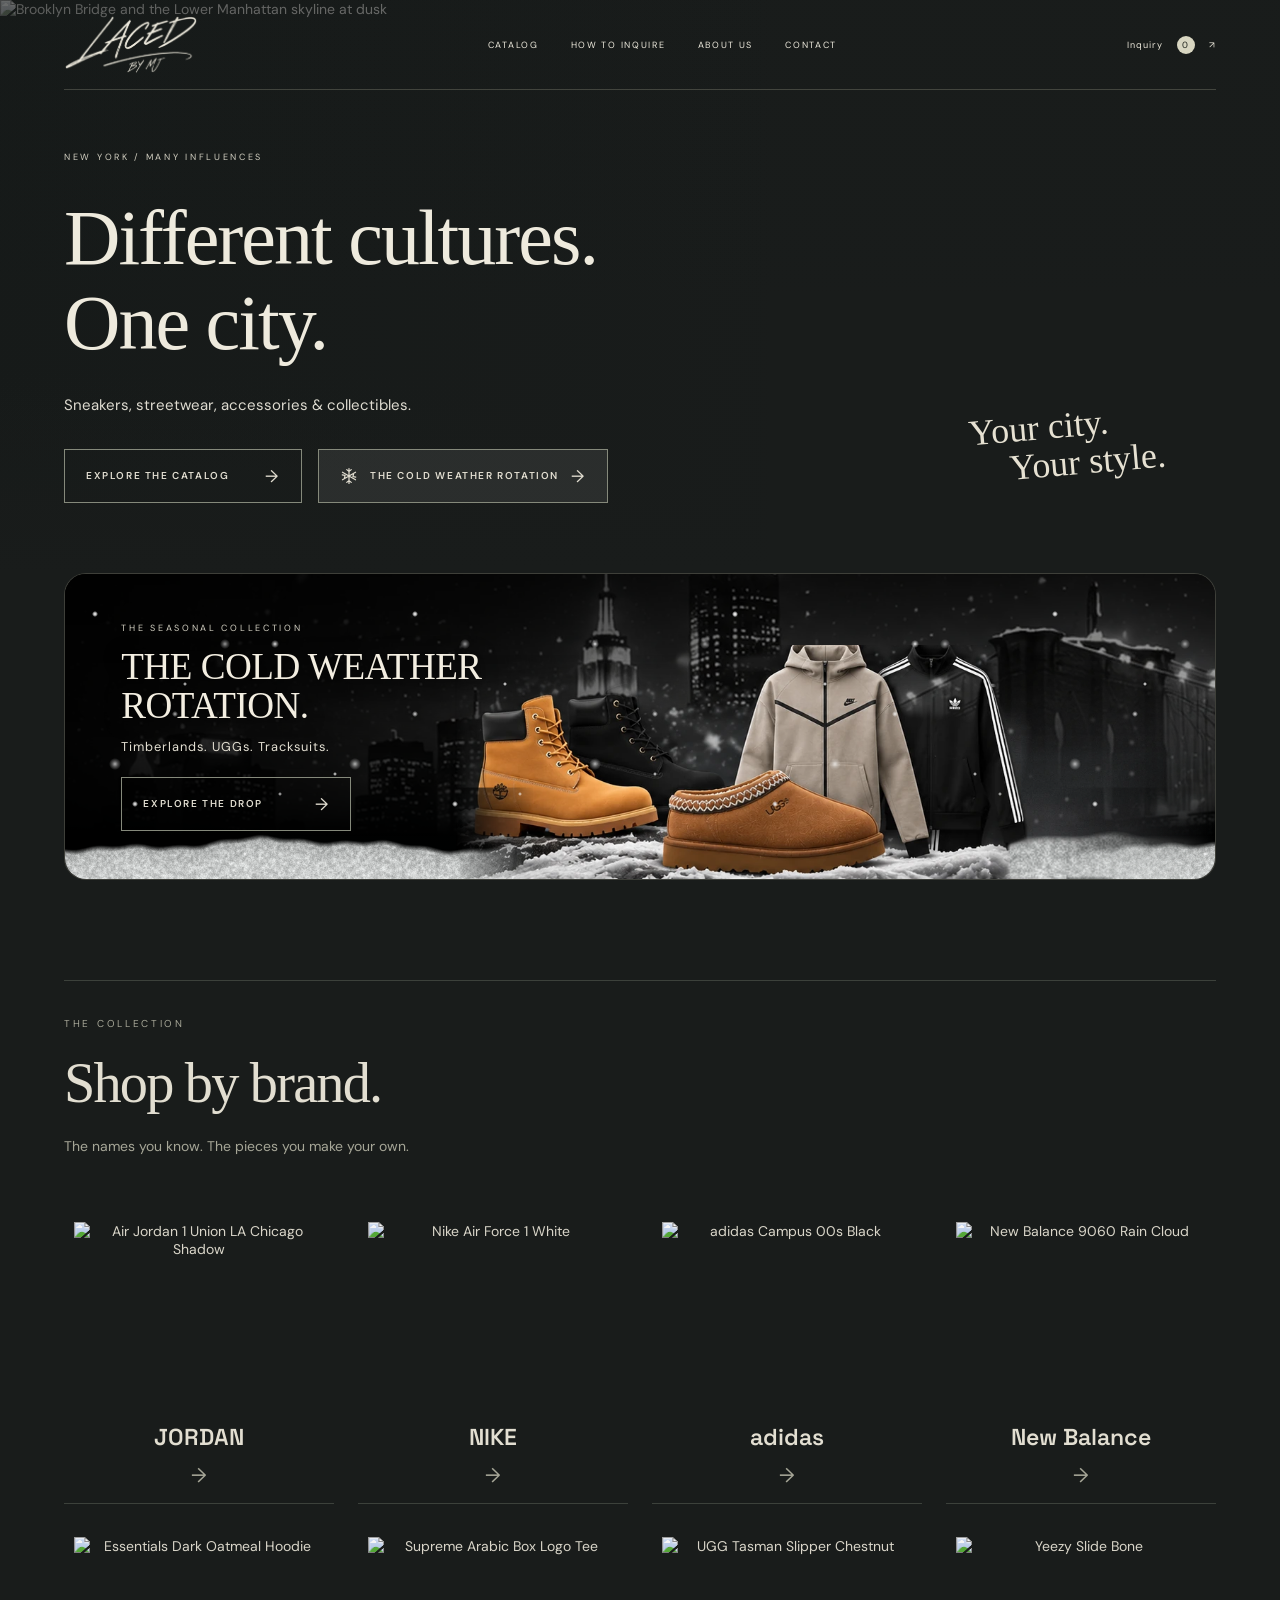
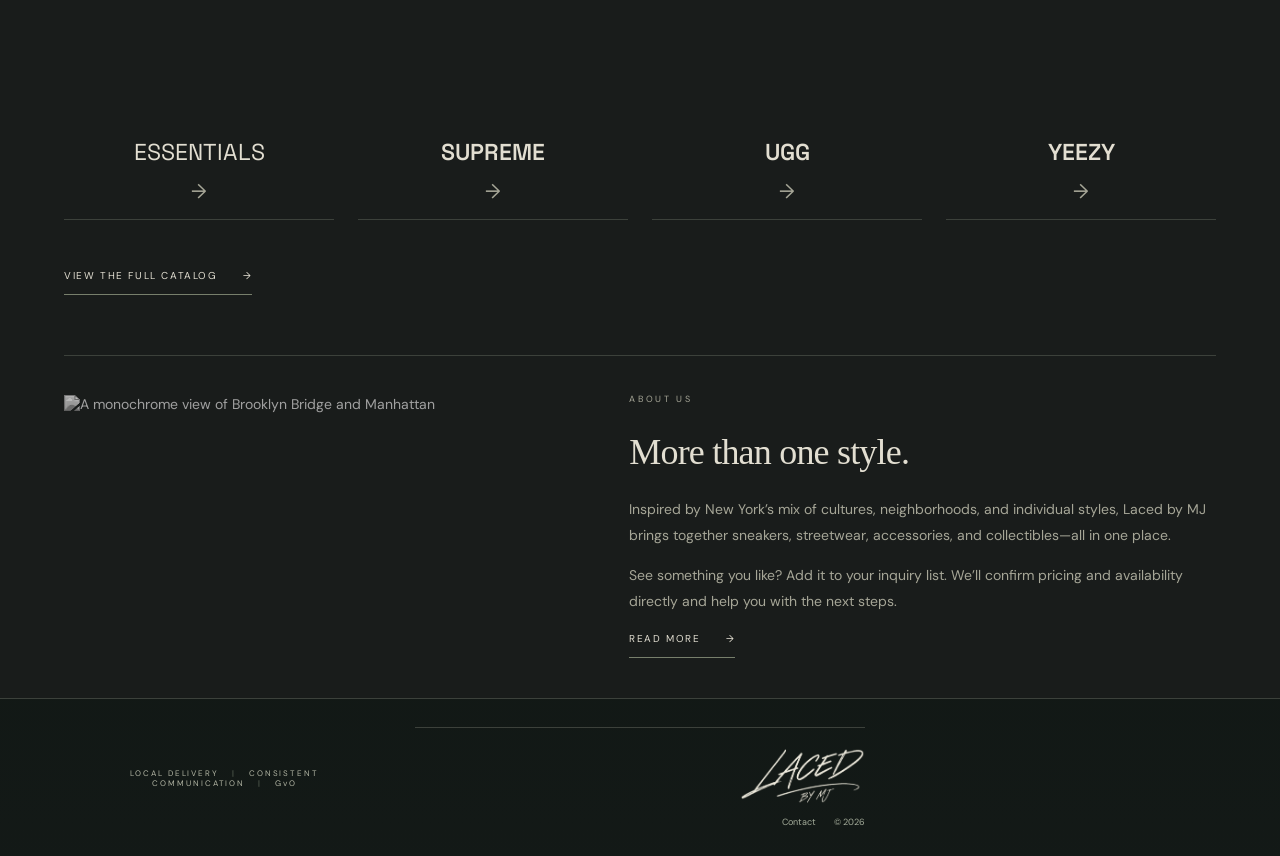
==== commit bb71bc32: "Use winter-rotation markup and class names for the banner Co-Authored-By: Claude Sonnet 5.5 <noreply" ====
--- a/index.html
+++ b/index.html
@@ -27,17 +27,17 @@
     <p class="hero-signature">Your city.<span>Your style.</span></p>
   </section>
 
-  <section class="winter-banner" aria-labelledby="winter-heading">
-    <div class="wb-sky" aria-hidden="true"></div>
+  <section class="winter-rotation" id="winter-drop" aria-labelledby="winter-heading">
+    <div class="winter-skyline" aria-hidden="true"></div>
     <div class="wb-shade" aria-hidden="true"></div>
     <div class="wb-ground" aria-hidden="true"></div>
-    <img class="wb-products" src="images/winter-products.webp" width="1074" height="330" alt="Wheat Timberland boots, chestnut UGG Tasman slippers, a beige Nike Tech Fleece hoodie, a black adidas track jacket and a black Polo Ralph Lauren Double Knit hoodie on fresh snow" loading="lazy">
-    <div class="wb-snow" aria-hidden="true"></div>
+    <img class="winter-products" src="images/winter-products.webp" width="1074" height="330" alt="Timberlands, UGGs, Nike Tech, Adidas track jacket and Polo Ralph Lauren hoodie on fresh snow" loading="lazy">
+    <div class="winter-snow" aria-hidden="true"></div>
     <div class="winter-copy">
-      <p class="eyebrow">THE SEASONAL COLLECTION</p>
-      <h2 id="winter-heading">The cold weather rotation.</h2>
-      <p class="winter-sub">Timberlands. UGGs. Tracksuits.</p>
-      <a class="button outline" href="catalog.html?collection=winter">Explore the drop <span>→</span></a>
+      <p class="winter-label">THE SEASONAL COLLECTION</p>
+      <h2 id="winter-heading">THE COLD WEATHER<br>ROTATION.</h2>
+      <p class="winter-description">Timberlands. UGGs. Tracksuits.</p>
+      <a class="button outline winter-cta" href="catalog.html?collection=winter">EXPLORE THE DROP <span aria-hidden="true">→</span></a>
     </div>
   </section>
 
--- a/gotham.css
+++ b/gotham.css
@@ -26,30 +26,30 @@
 @media(max-width:760px){.nyc-hero{min-height:0;padding:150px 5% 50px}.hero-signature{display:none}.hero-actions{flex-direction:column;align-items:flex-start;gap:12px}.nyc-hero-copy .hero-actions .button{min-width:235px}}
 .nyc-hero{padding-left:5%}
 /* ---- Cold Weather Rotation: one continuous campaign banner ---- */
-.winter-banner{--wh:clamp(300px,24vw,400px);--ph:calc(var(--wh)*.76);position:relative;isolation:isolate;overflow:hidden;height:var(--wh);margin:0 5% 60px;border:1px solid #b8b8a455;border-radius:22px;background:#020303}
-.wb-sky{position:absolute;inset:0 0 14% 0;z-index:0;background:url(images/winter-skyline.webp) 72% 30%/cover no-repeat;-webkit-mask-image:linear-gradient(180deg,#000 52%,transparent 100%);mask-image:linear-gradient(180deg,#000 52%,transparent 100%)}
+.winter-rotation{--wh:clamp(300px,24vw,400px);--ph:calc(var(--wh)*.76);position:relative;isolation:isolate;overflow:hidden;height:var(--wh);margin:0 5% 60px;border:1px solid #b8b8a455;border-radius:22px;background:#020303}
+.winter-skyline{position:absolute;inset:0 0 14% 0;z-index:0;background:url(images/winter-skyline.webp) 72% 30%/cover no-repeat;-webkit-mask-image:linear-gradient(180deg,#000 52%,transparent 100%);mask-image:linear-gradient(180deg,#000 52%,transparent 100%)}
 .wb-shade{position:absolute;inset:0;z-index:1;background:linear-gradient(180deg,#000000a8 0,#00000073 22%,#00000026 50%,#00000000 70%),linear-gradient(90deg,#000000e6 0,#000000b0 24%,#00000059 44%,#00000000 62%),linear-gradient(0deg,#000 0,#00000000 20%)}
 .wb-ground{position:absolute;z-index:1;left:0;right:0;bottom:0;height:17%;background:url(images/winter-ground.webp) left bottom/auto 100% repeat-x}
-.wb-products{position:absolute;z-index:2;right:0;bottom:0;height:var(--ph);width:auto;max-width:none}
-.wb-snow{position:absolute;inset:0;z-index:3;overflow:hidden;pointer-events:none}
-.wb-snow:before,.wb-snow:after{content:"";position:absolute;left:0;right:0;top:-320px;bottom:0;background-repeat:repeat;mix-blend-mode:screen;will-change:transform}
-.wb-snow:before{background-size:320px 320px;background-image:radial-gradient(3px 3px at 30px 40px,#fff 0,#ffffffb3 45%,#fff0 100%),radial-gradient(2px 2px at 120px 110px,#fff 0,#ffffff99 50%,#fff0 100%),radial-gradient(4px 4px at 210px 70px,#ffffffe6 0,#ffffff66 50%,#fff0 100%),radial-gradient(2px 2px at 270px 200px,#fff 0,#ffffff80 50%,#fff0 100%),radial-gradient(3px 3px at 70px 230px,#fff 0,#ffffff99 50%,#fff0 100%),radial-gradient(2px 2px at 180px 280px,#fff 0,#ffffff80 50%,#fff0 100%);animation:wb-fall-a 16s linear infinite}
-.wb-snow:after{background-size:240px 240px;background-image:radial-gradient(6px 6px at 50px 30px,#ffffffcc 0,#ffffff55 50%,#fff0 100%),radial-gradient(5px 5px at 160px 150px,#ffffffb3 0,#ffffff4d 50%,#fff0 100%),radial-gradient(3px 3px at 110px 220px,#fff 0,#ffffff80 50%,#fff0 100%),radial-gradient(2px 2px at 215px 60px,#fff 0,#ffffff80 50%,#fff0 100%);opacity:.85;animation:wb-fall-b 11s linear infinite}
+.winter-products{position:absolute;z-index:2;right:0;bottom:0;height:var(--ph);width:auto;max-width:none}
+.winter-snow{position:absolute;inset:0;z-index:3;overflow:hidden;pointer-events:none}
+.winter-snow:before,.winter-snow:after{content:"";position:absolute;left:0;right:0;top:-320px;bottom:0;background-repeat:repeat;mix-blend-mode:screen;will-change:transform}
+.winter-snow:before{background-size:320px 320px;background-image:radial-gradient(3px 3px at 30px 40px,#fff 0,#ffffffb3 45%,#fff0 100%),radial-gradient(2px 2px at 120px 110px,#fff 0,#ffffff99 50%,#fff0 100%),radial-gradient(4px 4px at 210px 70px,#ffffffe6 0,#ffffff66 50%,#fff0 100%),radial-gradient(2px 2px at 270px 200px,#fff 0,#ffffff80 50%,#fff0 100%),radial-gradient(3px 3px at 70px 230px,#fff 0,#ffffff99 50%,#fff0 100%),radial-gradient(2px 2px at 180px 280px,#fff 0,#ffffff80 50%,#fff0 100%);animation:wb-fall-a 16s linear infinite}
+.winter-snow:after{background-size:240px 240px;background-image:radial-gradient(6px 6px at 50px 30px,#ffffffcc 0,#ffffff55 50%,#fff0 100%),radial-gradient(5px 5px at 160px 150px,#ffffffb3 0,#ffffff4d 50%,#fff0 100%),radial-gradient(3px 3px at 110px 220px,#fff 0,#ffffff80 50%,#fff0 100%),radial-gradient(2px 2px at 215px 60px,#fff 0,#ffffff80 50%,#fff0 100%);opacity:.85;animation:wb-fall-b 11s linear infinite}
 @keyframes wb-fall-a{to{transform:translate3d(0,320px,0)}}
 @keyframes wb-fall-b{to{transform:translate3d(0,240px,0)}}
 .winter-copy{position:relative;z-index:4;height:100%;display:flex;flex-direction:column;align-items:flex-start;justify-content:center;max-width:calc(100% - var(--ph)*3.25 + var(--ph)*.2);padding:0 0 0 clamp(26px,4.4vw,66px)}
-.winter-copy .eyebrow{color:#d3d0c2;font-size:9px;letter-spacing:2.7px}
+.winter-label{margin:0;color:#d3d0c2;font-size:9px;letter-spacing:2.7px}
 .winter-copy h2{font-family:Georgia,'Times New Roman',serif;font-weight:400;font-size:clamp(26px,2.9vw,46px);line-height:1.05;letter-spacing:-.5px;text-transform:uppercase;margin:14px 0 12px;color:#f3eee1;text-shadow:0 2px 18px #000}
-.winter-sub{font-size:clamp(12px,1vw,15px);letter-spacing:1px;color:#e4e0d3;margin:0 0 22px}
-.winter-copy .button{display:inline-flex;width:auto;min-width:230px}
+.winter-description{font-size:clamp(12px,1vw,15px);letter-spacing:1px;color:#e4e0d3;margin:0 0 22px}
+.winter-cta{display:inline-flex;width:auto;min-width:230px}
 @media(max-width:1100px){
-  .winter-banner{--wh:auto;height:auto;min-height:clamp(430px,122vw,620px);border-radius:18px;margin-bottom:44px}
-  .wb-sky{inset:0 0 10% 0;background-size:auto 92%;background-position:64% 0}
+  .winter-rotation{--wh:auto;height:auto;min-height:clamp(430px,122vw,620px);border-radius:18px;margin-bottom:44px}
+  .winter-skyline{inset:0 0 10% 0;background-size:auto 92%;background-position:64% 0}
   .wb-shade{background:linear-gradient(180deg,#000000b0 0,#0000008a 24%,#00000040 48%,#00000000 70%),linear-gradient(90deg,#000000a6 0,#00000059 55%,#00000000 100%),linear-gradient(0deg,#000 0,#00000000 18%)}
   .wb-ground{height:11%}
-  .wb-products{left:0;right:auto;width:100%;height:auto;bottom:-1px}
+  .winter-products{left:0;right:auto;width:100%;height:auto;bottom:-1px}
   .winter-copy{height:auto;max-width:none;padding:34px 24px 0;justify-content:flex-start}
   .winter-copy h2{font-size:clamp(34px,10vw,56px)}
-  .winter-sub{font-size:14px}
+  .winter-description{font-size:14px}
 }
-@media(prefers-reduced-motion:reduce){.wb-snow:before,.wb-snow:after{animation:none}}
+@media(prefers-reduced-motion:reduce){.winter-snow:before,.winter-snow:after{animation:none}}
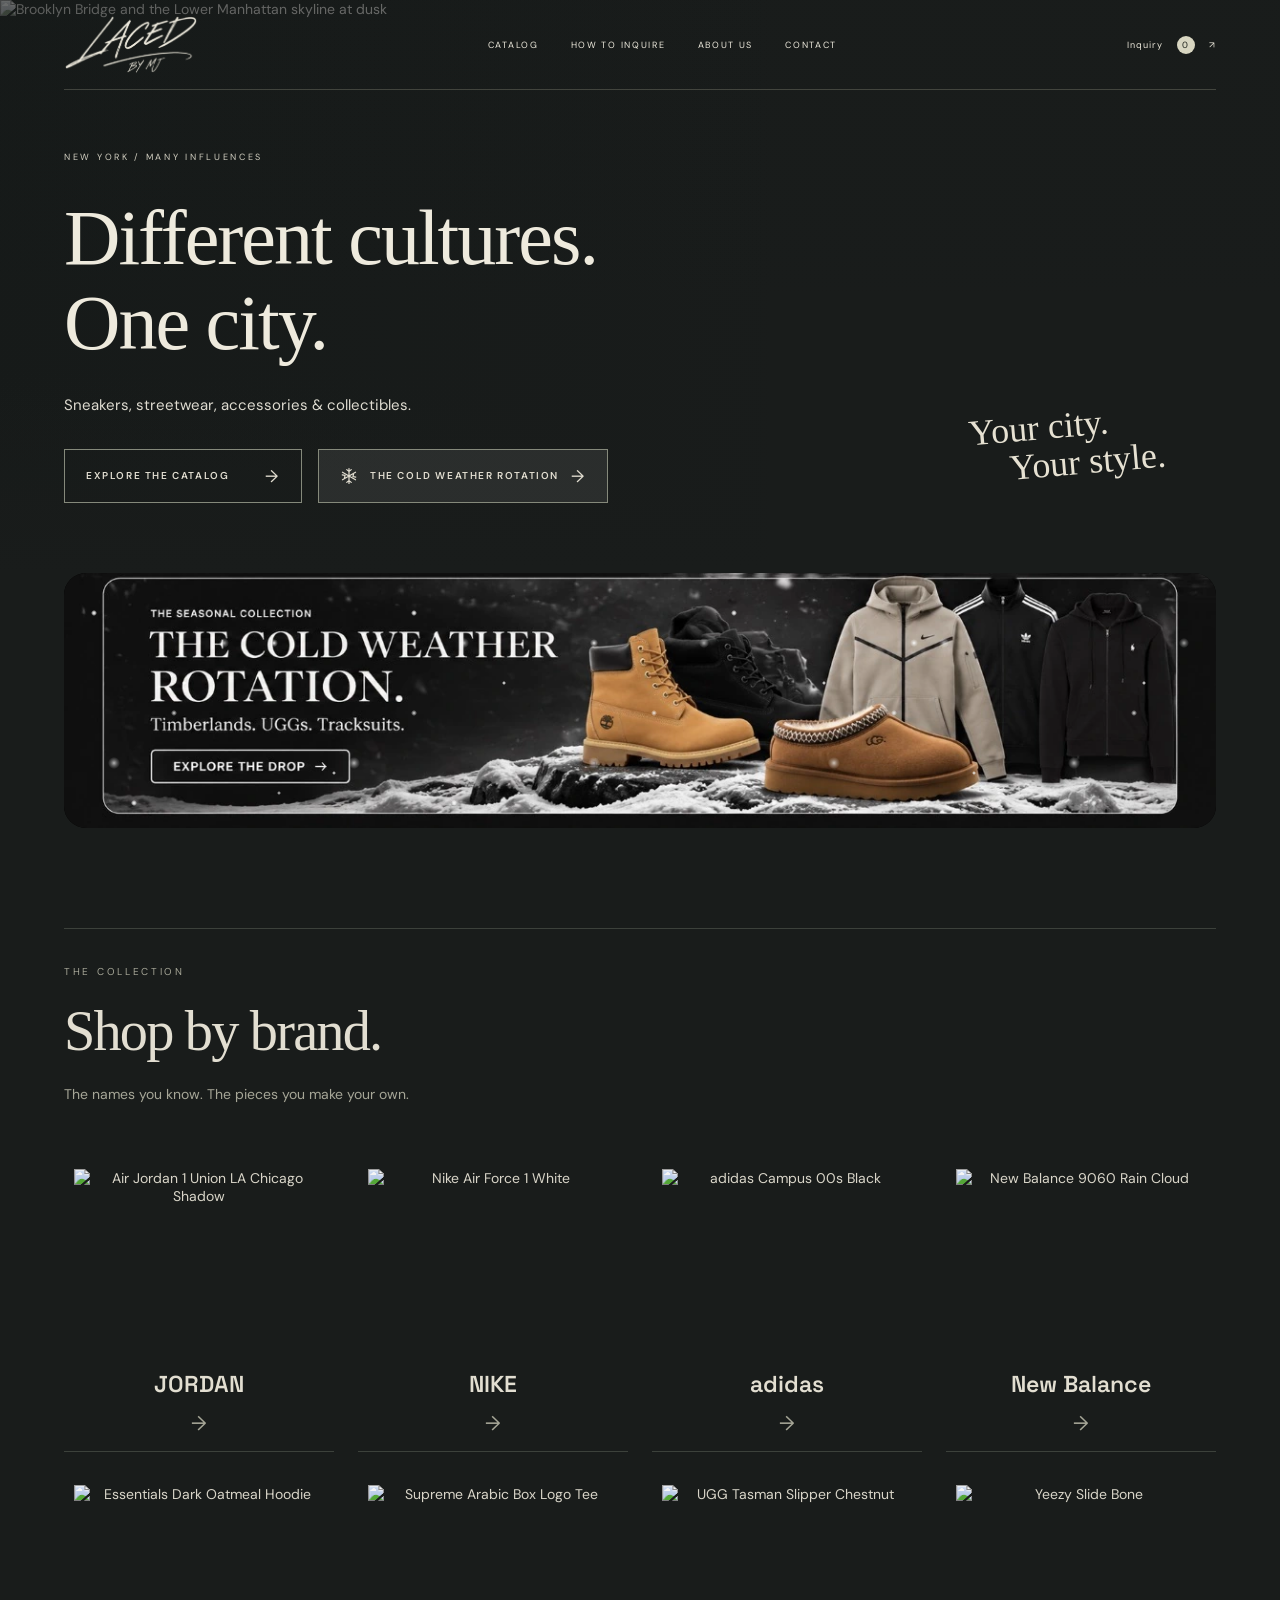
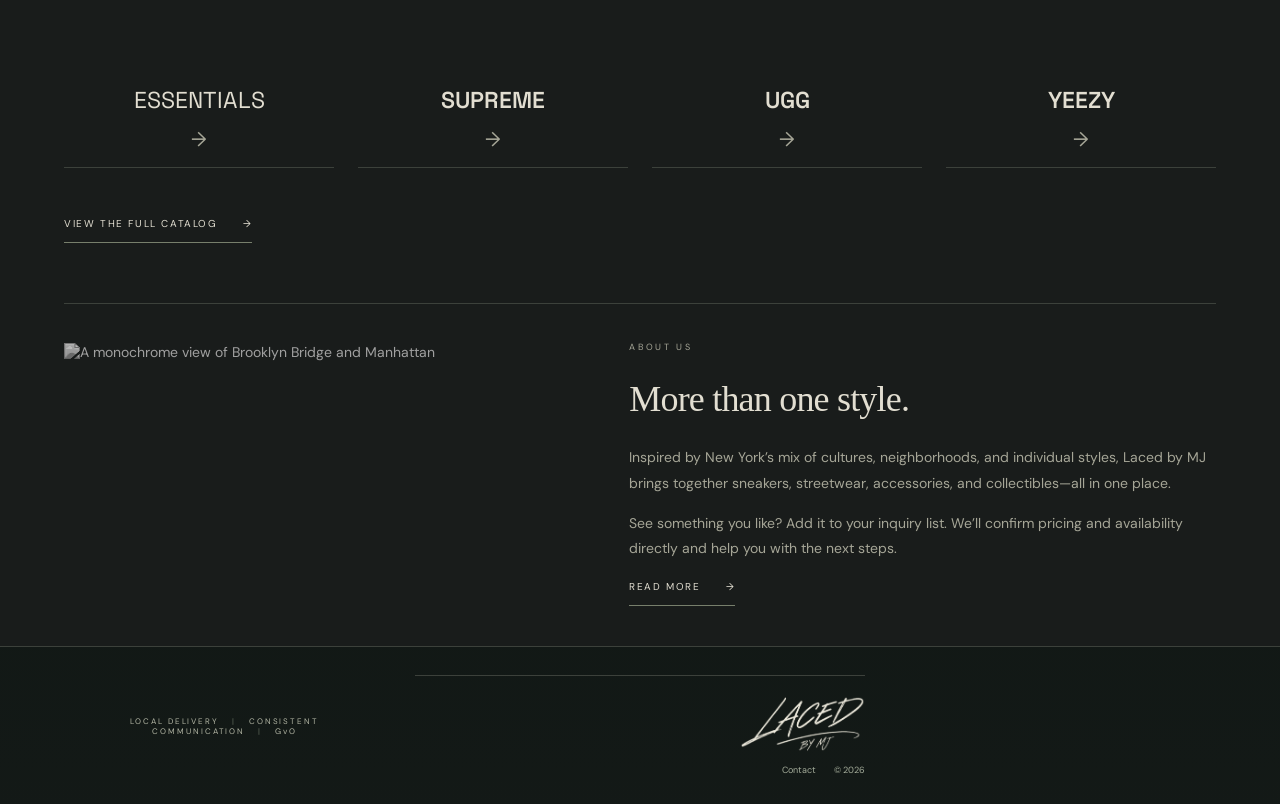
==== commit 958bebf0: "Use campaign image as Cold Weather Rotation banner with snowfall and Winter Collection link Co-Autho" ====
--- a/index.html
+++ b/index.html
@@ -30,8 +30,9 @@
   <section class="winter-rotation" id="winter-drop" aria-labelledby="winter-heading">
     <div class="winter-skyline" aria-hidden="true"></div>
     <div class="wb-shade" aria-hidden="true"></div>
-    <div class="wb-ground" aria-hidden="true"></div>
-    <img class="winter-products" src="images/winter-products.webp" width="1074" height="330" alt="Timberlands, UGGs, Nike Tech, Adidas track jacket and Polo Ralph Lauren hoodie on fresh snow" loading="lazy">
+    <a class="winter-link" href="catalog.html?collection=winter" aria-label="The Cold Weather Rotation: explore the Winter Collection">
+      <img class="winter-art" src="images/winter-banner.webp" width="1206" height="267" alt="The Seasonal Collection, The Cold Weather Rotation. Timberlands. UGGs. Tracksuits. Wheat Timberland boots, UGG slippers, a Nike Tech hoodie, an Adidas track jacket and a Polo Ralph Lauren hoodie on fresh snow.">
+    </a>
     <div class="winter-snow" aria-hidden="true"></div>
     <div class="winter-copy">
       <p class="winter-label">THE SEASONAL COLLECTION</p>
--- a/gotham.css
+++ b/gotham.css
@@ -25,31 +25,30 @@
 .winter-btn svg{flex:none}
 @media(max-width:760px){.nyc-hero{min-height:0;padding:150px 5% 50px}.hero-signature{display:none}.hero-actions{flex-direction:column;align-items:flex-start;gap:12px}.nyc-hero-copy .hero-actions .button{min-width:235px}}
 .nyc-hero{padding-left:5%}
-/* ---- Cold Weather Rotation: one continuous campaign banner ---- */
-.winter-rotation{--wh:clamp(300px,24vw,400px);--ph:calc(var(--wh)*.76);position:relative;isolation:isolate;overflow:hidden;height:var(--wh);margin:0 5% 60px;border:1px solid #b8b8a455;border-radius:22px;background:#020303}
-.winter-skyline{position:absolute;inset:0 0 14% 0;z-index:0;background:url(images/winter-skyline.webp) 72% 30%/cover no-repeat;-webkit-mask-image:linear-gradient(180deg,#000 52%,transparent 100%);mask-image:linear-gradient(180deg,#000 52%,transparent 100%)}
-.wb-shade{position:absolute;inset:0;z-index:1;background:linear-gradient(180deg,#000000a8 0,#00000073 22%,#00000026 50%,#00000000 70%),linear-gradient(90deg,#000000e6 0,#000000b0 24%,#00000059 44%,#00000000 62%),linear-gradient(0deg,#000 0,#00000000 20%)}
-.wb-ground{position:absolute;z-index:1;left:0;right:0;bottom:0;height:17%;background:url(images/winter-ground.webp) left bottom/auto 100% repeat-x}
-.winter-products{position:absolute;z-index:2;right:0;bottom:0;height:var(--ph);width:auto;max-width:none}
-.winter-snow{position:absolute;inset:0;z-index:3;overflow:hidden;pointer-events:none}
+/* ---- Cold Weather Rotation: campaign image + snowfall, links to the Winter Collection ---- */
+.winter-rotation{position:relative;isolation:isolate;overflow:hidden;margin:0 5% 60px;background:#000;border-radius:22px;aspect-ratio:1206/267}
+.winter-link{display:block;position:absolute;inset:0;z-index:1}
+.winter-art{display:block;width:100%;height:100%;object-fit:cover;transition:filter .3s}
+.winter-link:hover .winter-art,.winter-link:focus-visible .winter-art{filter:brightness(1.08)}
+.winter-link:focus-visible{outline:2px solid #ddd8c2;outline-offset:-4px}
+.winter-skyline,.wb-shade,.winter-copy{display:none}
+.winter-snow{position:absolute;inset:0;z-index:2;overflow:hidden;pointer-events:none}
 .winter-snow:before,.winter-snow:after{content:"";position:absolute;left:0;right:0;top:-320px;bottom:0;background-repeat:repeat;mix-blend-mode:screen;will-change:transform}
 .winter-snow:before{background-size:320px 320px;background-image:radial-gradient(3px 3px at 30px 40px,#fff 0,#ffffffb3 45%,#fff0 100%),radial-gradient(2px 2px at 120px 110px,#fff 0,#ffffff99 50%,#fff0 100%),radial-gradient(4px 4px at 210px 70px,#ffffffe6 0,#ffffff66 50%,#fff0 100%),radial-gradient(2px 2px at 270px 200px,#fff 0,#ffffff80 50%,#fff0 100%),radial-gradient(3px 3px at 70px 230px,#fff 0,#ffffff99 50%,#fff0 100%),radial-gradient(2px 2px at 180px 280px,#fff 0,#ffffff80 50%,#fff0 100%);animation:wb-fall-a 16s linear infinite}
 .winter-snow:after{background-size:240px 240px;background-image:radial-gradient(6px 6px at 50px 30px,#ffffffcc 0,#ffffff55 50%,#fff0 100%),radial-gradient(5px 5px at 160px 150px,#ffffffb3 0,#ffffff4d 50%,#fff0 100%),radial-gradient(3px 3px at 110px 220px,#fff 0,#ffffff80 50%,#fff0 100%),radial-gradient(2px 2px at 215px 60px,#fff 0,#ffffff80 50%,#fff0 100%);opacity:.85;animation:wb-fall-b 11s linear infinite}
 @keyframes wb-fall-a{to{transform:translate3d(0,320px,0)}}
 @keyframes wb-fall-b{to{transform:translate3d(0,240px,0)}}
-.winter-copy{position:relative;z-index:4;height:100%;display:flex;flex-direction:column;align-items:flex-start;justify-content:center;max-width:calc(100% - var(--ph)*3.25 + var(--ph)*.2);padding:0 0 0 clamp(26px,4.4vw,66px)}
-.winter-label{margin:0;color:#d3d0c2;font-size:9px;letter-spacing:2.7px}
-.winter-copy h2{font-family:Georgia,'Times New Roman',serif;font-weight:400;font-size:clamp(26px,2.9vw,46px);line-height:1.05;letter-spacing:-.5px;text-transform:uppercase;margin:14px 0 12px;color:#f3eee1;text-shadow:0 2px 18px #000}
-.winter-description{font-size:clamp(12px,1vw,15px);letter-spacing:1px;color:#e4e0d3;margin:0 0 22px}
-.winter-cta{display:inline-flex;width:auto;min-width:230px}
-@media(max-width:1100px){
-  .winter-rotation{--wh:auto;height:auto;min-height:clamp(430px,122vw,620px);border-radius:18px;margin-bottom:44px}
-  .winter-skyline{inset:0 0 10% 0;background-size:auto 92%;background-position:64% 0}
-  .wb-shade{background:linear-gradient(180deg,#000000b0 0,#0000008a 24%,#00000040 48%,#00000000 70%),linear-gradient(90deg,#000000a6 0,#00000059 55%,#00000000 100%),linear-gradient(0deg,#000 0,#00000000 18%)}
-  .wb-ground{height:11%}
-  .winter-products{left:0;right:auto;width:100%;height:auto;bottom:-1px}
-  .winter-copy{height:auto;max-width:none;padding:34px 24px 0;justify-content:flex-start}
-  .winter-copy h2{font-size:clamp(34px,10vw,56px)}
-  .winter-description{font-size:14px}
+@media(prefers-reduced-motion:reduce){.winter-snow:before,.winter-snow:after{animation:none}}
+/* phones: the baked-in text would be tiny, so show real text over the skyline and only the product half of the image */
+@media(max-width:760px){
+  .winter-rotation{aspect-ratio:auto;height:clamp(430px,122vw,540px);border-radius:18px;margin-bottom:44px}
+  .winter-skyline{display:block;position:absolute;inset:0 0 10% 0;z-index:0;background:url(images/winter-skyline.webp) 64% 0/auto 92% no-repeat;-webkit-mask-image:linear-gradient(180deg,#000 55%,transparent 100%);mask-image:linear-gradient(180deg,#000 55%,transparent 100%)}
+  .wb-shade{display:block;position:absolute;inset:0;z-index:0;background:linear-gradient(180deg,#000000b0 0,#0000008a 24%,#00000040 48%,#00000000 70%),linear-gradient(90deg,#000000a6 0,#00000059 55%,#00000000 100%)}
+  .winter-link{inset:auto 0 0 0;height:auto;z-index:1}
+  .winter-art{width:190%;max-width:none;height:auto;margin-left:-83%;-webkit-mask-image:linear-gradient(180deg,transparent 0,#000 24%);mask-image:linear-gradient(180deg,transparent 0,#000 24%)}
+  .winter-copy{display:flex;flex-direction:column;align-items:flex-start;position:relative;z-index:3;padding:34px 24px 0}
+  .winter-label{margin:0;color:#d3d0c2;font-size:9px;letter-spacing:2.7px}
+  .winter-copy h2{font-family:Georgia,'Times New Roman',serif;font-weight:400;font-size:clamp(34px,10vw,52px);line-height:1.05;letter-spacing:-.5px;color:#f3eee1;margin:14px 0 12px;text-shadow:0 2px 18px #000}
+  .winter-description{font-size:14px;letter-spacing:1px;color:#e4e0d3;margin:0 0 22px}
+  .winter-cta{display:inline-flex;width:auto;min-width:230px}
 }
-@media(prefers-reduced-motion:reduce){.winter-snow:before,.winter-snow:after{animation:none}}
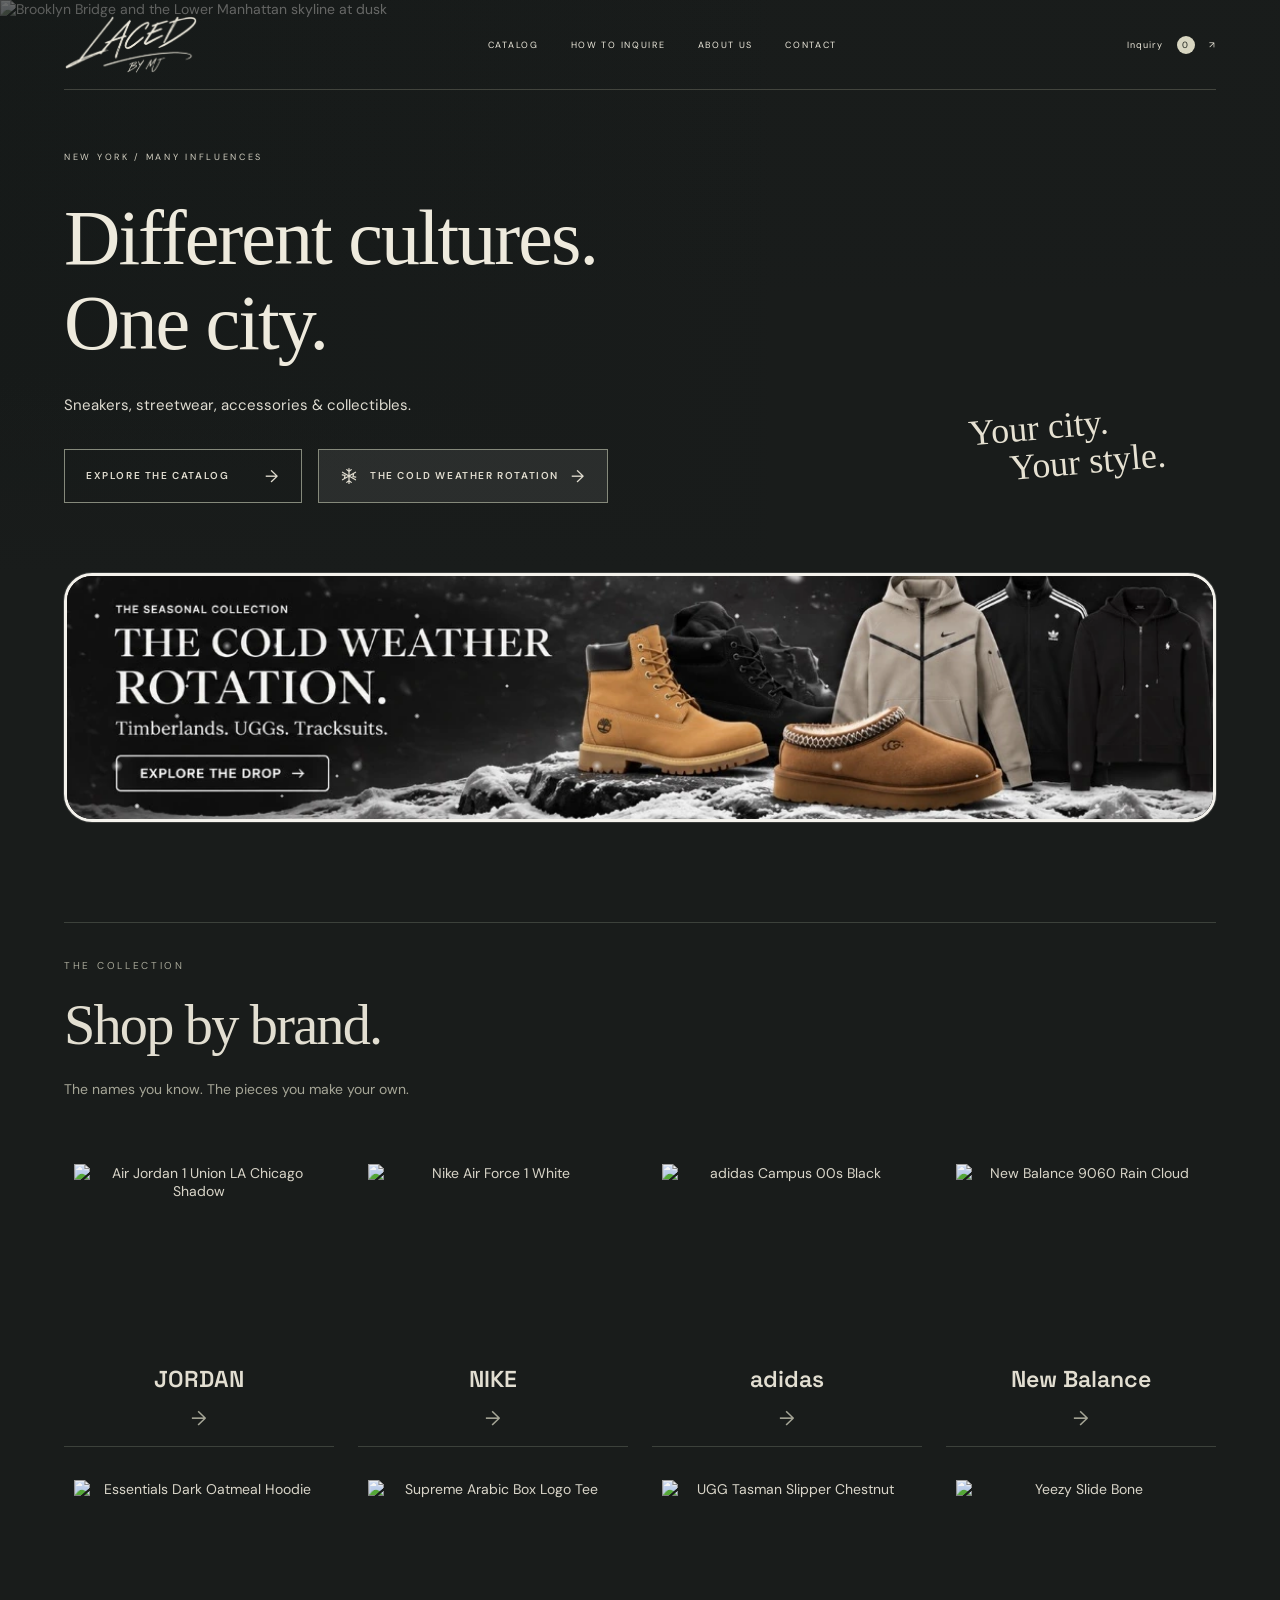
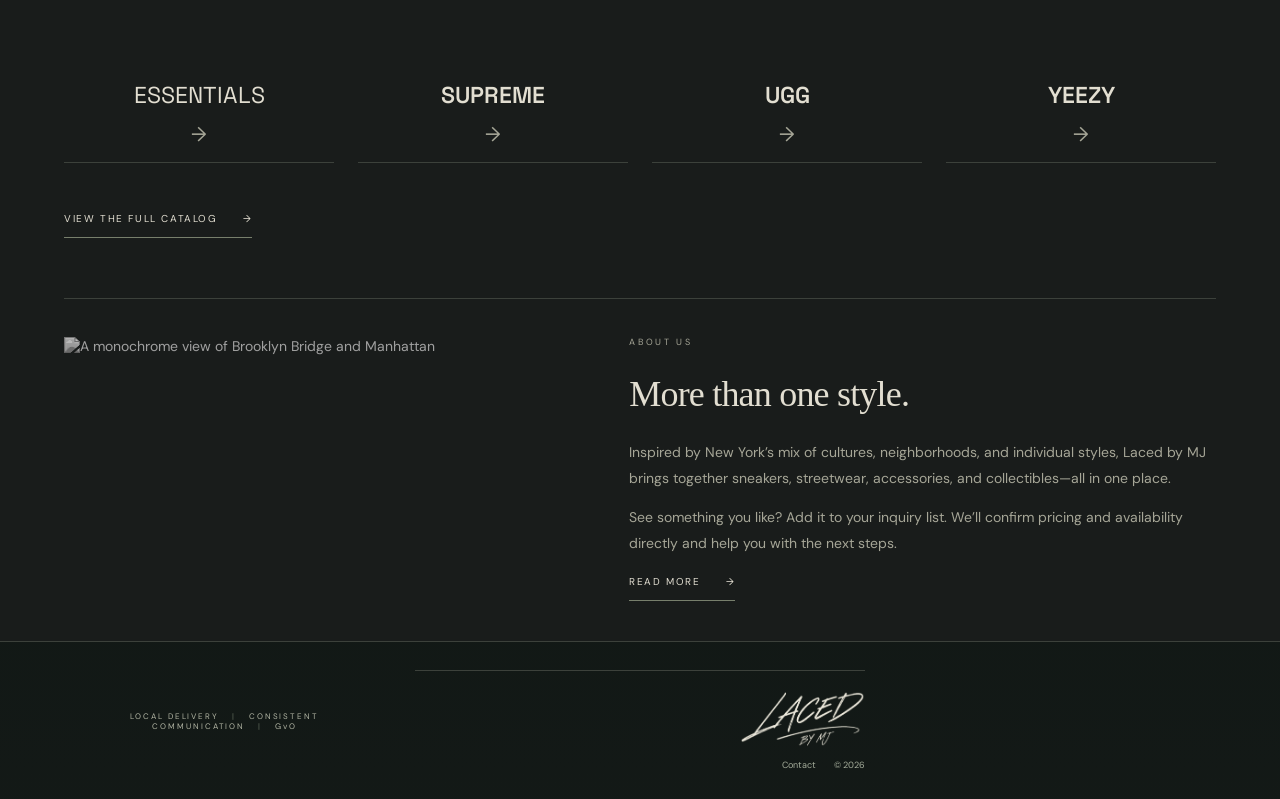
==== commit 6242b68b: "Trim banner to a white border only (remove black margin) Co-Authored-By: Claude Sonnet 5.5 <noreply@" ====
--- a/index.html
+++ b/index.html
@@ -31,7 +31,7 @@
     <div class="winter-skyline" aria-hidden="true"></div>
     <div class="wb-shade" aria-hidden="true"></div>
     <a class="winter-link" href="catalog.html?collection=winter" aria-label="The Cold Weather Rotation: explore the Winter Collection">
-      <img class="winter-art" src="images/winter-banner.webp" width="1206" height="267" alt="The Seasonal Collection, The Cold Weather Rotation. Timberlands. UGGs. Tracksuits. Wheat Timberland boots, UGG slippers, a Nike Tech hoodie, an Adidas track jacket and a Polo Ralph Lauren hoodie on fresh snow.">
+      <img class="winter-art" src="images/winter-banner.webp" width="1120" height="243" alt="The Seasonal Collection, The Cold Weather Rotation. Timberlands. UGGs. Tracksuits. Wheat Timberland boots, UGG slippers, a Nike Tech hoodie, an Adidas track jacket and a Polo Ralph Lauren hoodie on fresh snow.">
     </a>
     <div class="winter-snow" aria-hidden="true"></div>
     <div class="winter-copy">
--- a/gotham.css
+++ b/gotham.css
@@ -26,7 +26,7 @@
 @media(max-width:760px){.nyc-hero{min-height:0;padding:150px 5% 50px}.hero-signature{display:none}.hero-actions{flex-direction:column;align-items:flex-start;gap:12px}.nyc-hero-copy .hero-actions .button{min-width:235px}}
 .nyc-hero{padding-left:5%}
 /* ---- Cold Weather Rotation: campaign image + snowfall, links to the Winter Collection ---- */
-.winter-rotation{position:relative;isolation:isolate;overflow:hidden;margin:0 5% 60px;background:#000;border-radius:22px;aspect-ratio:1206/267}
+.winter-rotation{position:relative;isolation:isolate;overflow:hidden;margin:0 5% 60px;background:#000;border:3px solid #f4f2ec;border-radius:28px;aspect-ratio:1120/243;box-shadow:0 0 0 1px #ffffff24}
 .winter-link{display:block;position:absolute;inset:0;z-index:1}
 .winter-art{display:block;width:100%;height:100%;object-fit:cover;transition:filter .3s}
 .winter-link:hover .winter-art,.winter-link:focus-visible .winter-art{filter:brightness(1.08)}
@@ -41,11 +41,11 @@
 @media(prefers-reduced-motion:reduce){.winter-snow:before,.winter-snow:after{animation:none}}
 /* phones: the baked-in text would be tiny, so show real text over the skyline and only the product half of the image */
 @media(max-width:760px){
-  .winter-rotation{aspect-ratio:auto;height:clamp(430px,122vw,540px);border-radius:18px;margin-bottom:44px}
+  .winter-rotation{aspect-ratio:auto;height:clamp(430px,122vw,540px);border-radius:20px;margin-bottom:44px}
   .winter-skyline{display:block;position:absolute;inset:0 0 10% 0;z-index:0;background:url(images/winter-skyline.webp) 64% 0/auto 92% no-repeat;-webkit-mask-image:linear-gradient(180deg,#000 55%,transparent 100%);mask-image:linear-gradient(180deg,#000 55%,transparent 100%)}
   .wb-shade{display:block;position:absolute;inset:0;z-index:0;background:linear-gradient(180deg,#000000b0 0,#0000008a 24%,#00000040 48%,#00000000 70%),linear-gradient(90deg,#000000a6 0,#00000059 55%,#00000000 100%)}
   .winter-link{inset:auto 0 0 0;height:auto;z-index:1}
-  .winter-art{width:190%;max-width:none;height:auto;margin-left:-83%;-webkit-mask-image:linear-gradient(180deg,transparent 0,#000 24%);mask-image:linear-gradient(180deg,transparent 0,#000 24%)}
+  .winter-art{width:184%;max-width:none;height:auto;margin-left:-81%;-webkit-mask-image:linear-gradient(180deg,transparent 0,#000 24%);mask-image:linear-gradient(180deg,transparent 0,#000 24%)}
   .winter-copy{display:flex;flex-direction:column;align-items:flex-start;position:relative;z-index:3;padding:34px 24px 0}
   .winter-label{margin:0;color:#d3d0c2;font-size:9px;letter-spacing:2.7px}
   .winter-copy h2{font-family:Georgia,'Times New Roman',serif;font-weight:400;font-size:clamp(34px,10vw,52px);line-height:1.05;letter-spacing:-.5px;color:#f3eee1;margin:14px 0 12px;text-shadow:0 2px 18px #000}
